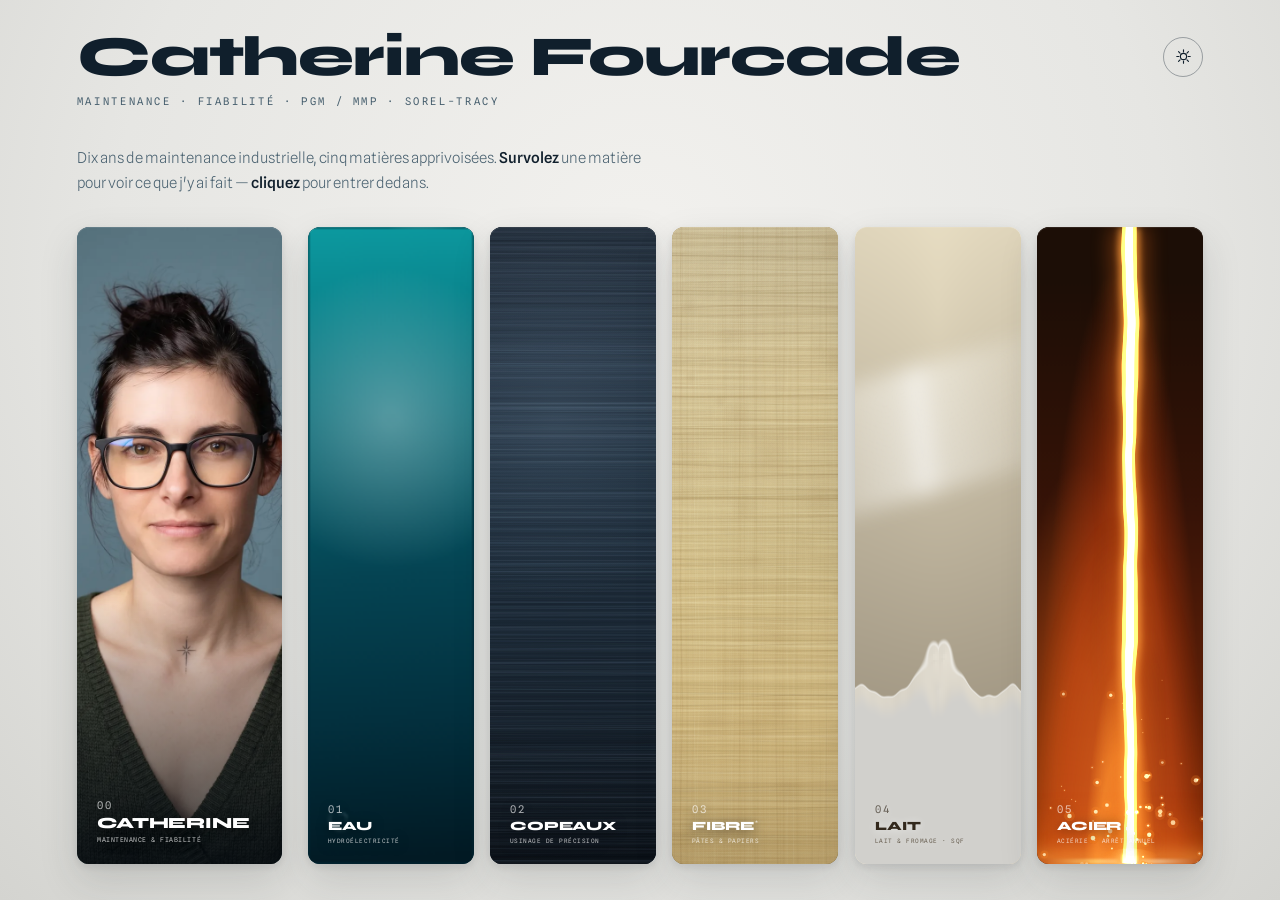
==== index.html @ 9bafb519 "Fibre : rétablir l'astérisque et expliquer le clin d'œil L'astérisque du libellé et sa glose existai" ====
<!doctype html>
<html lang="fr">
<head>
<meta charset="utf-8">
<meta name="viewport" content="width=device-width,initial-scale=1">
<title>Catherine Fourcade — Matières vivantes</title>
<link href="https://fonts.googleapis.com/css2?family=Syne:wght@700;800&family=Spline+Sans:wght@300;400;500&family=Spline+Sans+Mono:wght@400&display=swap" rel="stylesheet">
<link rel="stylesheet" href="css/style.css">
</head>
<body>
<div id="glow" aria-hidden="true"></div>
<div class="tint" id="tintA" aria-hidden="true"></div>
<div class="tint" id="tintB" aria-hidden="true"></div>

<div id="stage">
  <header>
    <div>
      <h1 class="hero-name">Catherine Fourcade</h1>
      <div class="role">Maintenance · Fiabilité · PGM / MMP · Sorel-Tracy</div>
    </div>
    <div class="hright">
      <button class="theme-btn" aria-label="Basculer le thème">
        <svg class="sun" viewBox="0 0 24 24"><circle cx="12" cy="12" r="4.4"/>
          <path d="M12 2.5v3M12 18.5v3M2.5 12h3M18.5 12h3M5 5l2.1 2.1M16.9 16.9L19 19M19 5l-2.1 2.1M7.1 16.9L5 19"/></svg>
        <svg class="moon" viewBox="0 0 24 24"><path d="M20 14.5A8.5 8.5 0 0 1 9.5 4 8.5 8.5 0 1 0 20 14.5z"/></svg>
      </button>
    </div>
  </header>
  <p class="intro">Dix ans de maintenance industrielle, cinq matières apprivoisées.
  <b>Survolez</b> une matière pour voir ce que j'y ai fait — <b>cliquez</b> pour entrer dedans.</p>

  <div class="row" id="row">

    <!-- 00 MOI -->
    <button class="panel p-moi" data-chapter="moi" aria-label="Catherine Fourcade — à propos">
      <picture>
        <source srcset="img/portrait.webp" type="image/webp">
        <img src="img/portrait.jpg" alt="" width="1080" height="1440" decoding="async">
      </picture>
      <div class="info" aria-hidden="true">
        <div class="yr">SOREL-TRACY · QUÉBEC</div><div class="co">Dix ans, cinq matières</div>
        <ul><li>Planification et fiabilité</li>
        <li>Arrêts majeurs et projets</li>
        <li>PGM / MMP</li></ul>
      </div>
      <div class="label"><div class="num">00</div><div class="name">CATHERINE</div>
        <div class="sub">maintenance &amp; fiabilité</div></div>
      <div class="detail" aria-hidden="true">
        <div class="d-inner">
          <div class="d-kicker">À propos · Sorel-Tracy</div>
          <h2 class="d-title">Catherine</h2>
          <div class="d-co">Maintenance · Fiabilité · PGM / MMP</div>
          <p class="d-body">Dix ans de maintenance industrielle, dans cinq matières qui n'ont
          en commun que d'être exigeantes : l'eau d'une centrale, le métal d'un atelier
          d'usinage, la fibre d'une machine à papier, le lait d'une fromagerie, l'acier d'une
          aciérie. Le métier, lui, ne change pas — préparer avant d'intervenir, structurer ce
          qui ne l'est pas, et faire tenir les arrêts.</p>
          <div class="d-facts">
            <span><b>Terrain</b>cinq industries</span>
            <span><b>Métier</b>planification · fiabilité</span>
            <span><b>Base</b>Sorel-Tracy, Québec</span>
          </div>
        </div>
          <ol class="chrono" aria-label="Parcours">
            <li><span class="c-act">2015 · EDF</span><span class="c-det">Technicienne maintenance</span></li>
            <li><span class="c-act">2018 · Usinage St-Laurent</span><span class="c-det">Mécanicienne</span></li>
            <li><span class="c-act">2020 · Cascades</span><span class="c-det">Planificatrice / Acheteuse</span></li>
            <li><span class="c-act">2022 · Maison Riviera</span><span class="c-det">Planificatrice maintenance</span></li>
            <li><span class="c-act">2023 · Rio Tinto</span><span class="c-det">Planificatrice long terme</span></li>
          </ol>
      </div>
      <span class="back" role="button" tabindex="-1">← Retour</span>
    </button>

    <!-- 01 EAU -->
    <button class="panel p-eau" data-chapter="eau" aria-label="Eau — hydroélectricité, EDF 2015">
      <div class="deep"></div>
      <canvas class="liquid-sim" aria-hidden="true"></canvas>
      <div class="glint"></div>
      <div class="dots eau-gerbe" aria-hidden="true">
        <div class="bubble" style="--size:8px;--x:18%;--dur:7s;--delay:0s"></div>
        <div class="bubble" style="--size:5px;--x:32%;--dur:9s;--delay:1.2s"></div>
        <div class="bubble" style="--size:10px;--x:48%;--dur:8s;--delay:2.5s"></div>
        <div class="bubble" style="--size:4px;--x:62%;--dur:6.5s;--delay:3.8s"></div>
        <div class="bubble" style="--size:7px;--x:75%;--dur:10s;--delay:.7s"></div>
        <div class="bubble" style="--size:6px;--x:85%;--dur:7.8s;--delay:4.2s"></div>
      </div>
      <div class="info" aria-hidden="true">
        <div class="yr">2015 · FRANCE</div><div class="co">EDF — Technicienne maintenance</div>
        <ul><li>Préparation des activités de maintenance</li>
        <li>Préventif + correctif en centrale</li>
        <li>Mise en place gestion des stocks</li></ul>
      </div>
      <div class="label"><div class="num">01</div><div class="name">EAU</div>
        <div class="sub">hydroélectricité</div></div>
      <div class="detail" aria-hidden="true">
        <div class="d-inner">
          <div class="d-kicker">Chapitre 01 · 2015 · 50 Hz</div>
          <h2 class="d-title">Eau</h2>
          <div class="d-co">EDF — Maintenance hydroélectrique, France</div>
          <p class="d-body">Premières armes en centrale : préparation et exécution des activités
          de maintenance sur des machines qui ne s'arrêtent jamais vraiment.
          C'est là que naît le réflexe qui guide tout le reste : préparer d'abord,
          intervenir ensuite. Et déjà, structurer — la gestion des stocks y passe aussi.</p>
          <div class="d-facts">
            <span><b>Chantier</b>préventif + correctif</span>
            <span><b>Préparation</b>gestion des activités</span>
            <span><b>Stocks</b>système implanté</span>
          </div>
        </div>
          <ol class="chrono" aria-label="Déroulé du chapitre">
            <li><span class="c-act">Préparation des activités de maintenance</span><span class="c-det"></span></li>
            <li><span class="c-act">Préventif et correctif en centrale</span><span class="c-det"></span></li>
            <li><span class="c-act">Mise en place de la gestion des stocks</span><span class="c-det"></span></li>
          </ol>
      </div>
      <span class="back" role="button" tabindex="-1">← Retour</span>
    </button>

    <!-- 02 COPEAUX -->
    <button class="panel p-cop" data-chapter="copeaux" aria-label="Copeaux — usinage, Usinage St-Laurent 2018">
      <div class="deep"></div><div class="glint"></div>
      <canvas class="cop-sim" aria-hidden="true"></canvas>
      <div class="info" aria-hidden="true">
        <div class="yr">2018 · QUÉBEC</div><div class="co">Usinage St-Laurent — Mécanicienne</div>
        <ul><li>Montages mécaniques + dépannage</li>
        <li>Mise en place du 5S</li>
        <li>Réorganisation des postes</li></ul>
      </div>
      <div class="label"><div class="num">02</div><div class="name">COPEAUX</div>
        <div class="sub">usinage de précision</div></div>
      <div class="detail" aria-hidden="true">
        <div class="d-inner">
          <div class="d-kicker">Chapitre 02 · 2018 · 0,02 mm</div>
          <h2 class="d-title">Copeaux</h2>
          <div class="d-co">Usinage St-Laurent — Mécanicienne</div>
          <p class="d-body">La maintenance appliquée à l'usinage, les mains dans la machine :
          montages mécaniques, préventif et correctif au quotidien. Mise en place du 5S,
          réorganisation des postes de travail, implantation d'une gestion des stocks.
          La précision au centième — la base de tout ce qui suit.</p>
          <div class="d-facts">
            <span><b>Mécanique</b>montages + dépannage</span>
            <span><b>5S</b>postes réorganisés</span>
            <span><b>Stocks</b>système implanté</span>
          </div>
        </div>
          <ol class="chrono" aria-label="Déroulé du chapitre">
            <li><span class="c-act">Montages mécaniques et dépannage</span><span class="c-det"></span></li>
            <li><span class="c-act">Mise en place du 5S</span><span class="c-det"></span></li>
            <li><span class="c-act">Réorganisation des postes de travail</span><span class="c-det"></span></li>
            <li><span class="c-act">Implantation de la gestion des stocks</span><span class="c-det"></span></li>
          </ol>
      </div>
      <span class="back" role="button" tabindex="-1">← Retour</span>
    </button>

    <!-- 03 FIBRE -->
    <button class="panel p-fib" data-chapter="fibre" aria-label="Fibre — pâtes et papiers, Cascades 2020">
      <div class="deep"></div><div class="glint"></div>
      <canvas class="fibre-mat" aria-hidden="true"></canvas>
      <div class="info" aria-hidden="true">
        <div class="yr">2020 · QUÉBEC</div><div class="co">Cascades — Planificatrice / Acheteuse</div>
        <ul><li>Organisation des shutdowns</li>
        <li>Planification préventif + correctif</li>
        <li>Gestion des urgences et factures</li></ul>
      </div>
      <div class="label"><div class="num">03</div><div class="name">FIBRE<sup class="ast" aria-hidden="true">*</sup></div>
        <div class="sub">pâtes &amp; papiers</div></div>
      <div class="detail" aria-hidden="true">
        <div class="d-inner">
          <div class="d-kicker">Chapitre 03 · 2020 · 1200 m/min</div>
          <h2 class="d-title">Fibre</h2>
          <div class="d-co">Cascades — Planificatrice / Acheteuse maintenance</div>
          <p class="d-body">Une machine à papier dicte son tempo : on planifie autour d'elle,
          jamais contre elle. Organisation des shutdowns, gestion des urgences,
          planification des travaux préventifs et correctifs, facturation.
          L'école de la débrouillardise structurée.</p>
          <div class="d-facts">
            <span><b>Shutdowns</b>organisation complète</span>
            <span><b>Urgences</b>gestion quotidienne</span>
            <span><b>Achats</b>planification + factures</span>
          </div>
          <p class="d-note">* Les signes qui s'inscrivent sous le curseur ne sont pas
          décoratifs : ils notent <i>nfr wrt</i> — « nefer weret », très parfait,
          en égyptien ancien.</p>
        </div>
          <ol class="chrono" aria-label="Déroulé du chapitre">
            <li><span class="c-act">Organisation des arrêts de production</span><span class="c-det"></span></li>
            <li><span class="c-act">Planification du préventif et du correctif</span><span class="c-det"></span></li>
            <li><span class="c-act">Gestion des urgences</span><span class="c-det"></span></li>
            <li><span class="c-act">Achats et facturation</span><span class="c-det"></span></li>
          </ol>
      </div>
      <span class="back" role="button" tabindex="-1">← Retour</span>
    </button>

    <!-- 04 LAIT -->
    <button class="panel p-lait light" data-chapter="lait" aria-label="Lait — agroalimentaire, Maison Riviera 2022">
      <div class="deep"></div>
      <canvas class="lait-gl" aria-hidden="true"></canvas>
      <div class="glint"></div>
      <div class="info" aria-hidden="true">
        <div class="yr">2022 · QUÉBEC</div><div class="co">Maison Riviera — Planificatrice maintenance</div>
        <ul><li>KPI de maintenance implantés</li>
        <li>Conformité SQF / ACIA</li>
        <li>Optimisation du préventif</li></ul>
      </div>
      <div class="label"><div class="num">04</div><div class="name">LAIT</div>
        <div class="sub">lait &amp; fromage · SQF</div></div>
      <div class="detail" aria-hidden="true">
        <div class="d-inner">
          <div class="d-kicker">Chapitre 04 · 2022 · 4 °C</div>
          <h2 class="d-title">Lait</h2>
          <div class="d-co">Maison Riviera — Planificatrice maintenance</div>
          <p class="d-body">Fiabiliser sous SQF et ACIA : la maintenance au service de la salubrité.
          Mise en place des KPI de maintenance, optimisation du préventif, planification
          serrée entre deux productions, surveillance des travaux en usine.
          Zéro compromis, zéro contamination.</p>
          <div class="d-facts">
            <span><b>KPI</b>conception + suivi</span>
            <span><b>SQF / HACCP</b>conformité continue</span>
            <span><b>Préventif</b>optimisation</span>
          </div>
        </div>
          <ol class="chrono" aria-label="Déroulé du chapitre">
            <li><span class="c-act">Implantation des KPI de maintenance</span><span class="c-det"></span></li>
            <li><span class="c-act">Conformité SQF et ACIA</span><span class="c-det"></span></li>
            <li><span class="c-act">Optimisation du préventif</span><span class="c-det"></span></li>
            <li><span class="c-act">Surveillance des travaux en usine</span><span class="c-det"></span></li>
          </ol>
      </div>
      <span class="back" role="button" tabindex="-1">← Retour</span>
    </button>

    <!-- 05 ACIER -->
    <button class="panel p-aci" data-chapter="acier" aria-label="Acier — aciérie, Rio Tinto 2023">
      <div class="deep"></div><div class="glint"></div>
      <div class="heat" aria-hidden="true"></div>
      <div class="pour" aria-hidden="true"></div>
      <div class="bath" aria-hidden="true"></div>
      <div class="impact" aria-hidden="true"></div>
      <canvas class="lava-gl" aria-hidden="true"></canvas>
      <div class="dots gerbe" aria-hidden="true">
        <div class="ember" style="--size:5px;--x:22%;--sway:14px;--dur:5s;--delay:0s"></div>
        <div class="ember" style="--size:3px;--x:35%;--sway:-10px;--dur:6.5s;--delay:1.1s"></div>
        <div class="ember" style="--size:6px;--x:50%;--sway:18px;--dur:5.5s;--delay:2.3s"></div>
        <div class="ember" style="--size:4px;--x:64%;--sway:-16px;--dur:7s;--delay:.6s"></div>
        <div class="ember" style="--size:5px;--x:76%;--sway:12px;--dur:6s;--delay:3.4s"></div>
        <div class="ember" style="--size:4px;--x:12%;--sway:10px;--dur:6.8s;--delay:5.2s"></div>
      </div>
      <div class="info" aria-hidden="true">
        <div class="yr">2023 · QUÉBEC</div><div class="co">Rio Tinto — Planificatrice long terme</div>
        <ul><li>Arrêt annuel : planification complète</li>
        <li>Budgets, achats, verrouillage</li>
        <li>AMDEC, SMED, kitting, GMAO</li></ul>
      </div>
      <div class="label"><div class="num">05</div><div class="name">ACIER</div>
        <div class="sub">aciérie · arrêt annuel</div></div>
      <div class="detail" aria-hidden="true">
        <div class="d-inner">
          <div class="d-kicker">Chapitre 05 · 2023 · 1650 °C</div>
          <h2 class="d-title">Acier</h2>
          <div class="d-co">Rio Tinto — Planificatrice long terme, Aciérie</div>
          <p class="d-body">L'arrêt annuel au complet : préventif, correctif, projets.
          Achats, budgets, réservations de services. Surveillance de chantier et verrouillage
          sur le terrain. Analyses de risques AMDEC et SMED, kitting, amélioration continue
          dans la GMAO. Quand la coulée reprend, tout doit tenir.</p>
          <div class="d-facts">
            <span><b>Arrêt annuel</b>planification complète</span>
            <span><b>Budgets</b>gestion + suivis</span>
            <span><b>Terrain</b>chantier + verrouillage</span>
            <span><b>Risques</b>AMDEC · SMED</span>
          </div>
        </div>
          <ol class="chrono" aria-label="Déroulé du chapitre">
            <li><span class="c-act">Planification complète de l'arrêt annuel</span><span class="c-det"></span></li>
            <li><span class="c-act">Budgets, achats et réservations de services</span><span class="c-det"></span></li>
            <li><span class="c-act">Surveillance de chantier et verrouillage</span><span class="c-det"></span></li>
            <li><span class="c-act">Analyses de risques AMDEC et SMED</span><span class="c-det"></span></li>
            <li><span class="c-act">Kitting et amélioration continue en GMAO</span><span class="c-det"></span></li>
          </ol>
      </div>
      <span class="back" role="button" tabindex="-1">← Retour</span>
    </button>

  </div>
</div>

<script src="js/socle.js"></script>
<script src="js/ui.js"></script>
<script src="js/acier.js"></script>
<script src="js/copeaux.js"></script>
<script src="js/eau.js"></script>
<script src="js/lait.js"></script>
<script src="js/fibre.js"></script>
</body>
</html>
---- css/style.css ----
*{box-sizing:border-box}
html,body{margin:0;height:100%}
:root{
  --radius:12px;
  --page:#e6e6e3;
  --page-glow:radial-gradient(ellipse at 50% 28%,#f2f1ee 0%,#e6e6e3 58%,#d4d4d0 100%);
  --ink:#101f2c;
  --ink-60:#48606f;
  --accent:#d4551a;
  --river:#1f7a72;
  --river-2:#2f8a81;
  --panel-shadow:0 16px 38px rgba(38,44,48,.15),0 3px 9px rgba(38,44,48,.10);
  --btn-line:rgba(16,31,44,.35);
  --glyph-bed:#182920;
  --glyph-edge:rgba(16,31,44,.35);
  color-scheme:light}
:root[data-theme="dark"]{
  --page:#0b1410;
  --page-glow:radial-gradient(ellipse at 50% 30%,#142019 0%,#0d1712 60%,#070d0a 100%);
  --ink:#e8f1ea;
  --ink-60:#92a89a;
  --accent:#e0602a;
  --river:#2b9c90;
  --river-2:#2a8f84;
  --panel-shadow:0 18px 42px rgba(0,0,0,.42),0 4px 10px rgba(0,0,0,.26);
  --btn-line:rgba(232,241,234,.35);
  --glyph-bed:#dae4e1;
  --glyph-edge:rgba(232,241,234,.3);
  color-scheme:dark}
body{overflow:hidden;
  background:var(--page);
  font-family:'Spline Sans',system-ui,sans-serif;color:var(--ink);
  transition:background .4s ease,color .4s ease}
/* le halo de fond : deux calques qui se croisent en fondu — jamais de saut */
#glow,.tint{position:fixed;inset:0;z-index:-1;pointer-events:none}
#glow{background-image:var(--page-glow)}
/* Le halo de matière restait sur 1,1 s : en balayant la rangée il traînait
   plusieurs tuiles en arrière. Assez lent pour rester une ambiance, assez
   court pour suivre. */
.tint{opacity:0;transition:opacity .55s cubic-bezier(.4,.2,.2,1);will-change:opacity}
.tint.on{opacity:1}

/* ===== bascule de thème : balayage circulaire en va-et-vient =====
   clair → sombre : la nuit s'étend depuis le bouton
   sombre → clair : la nuit se rétracte vers le bouton */
::view-transition-old(root){animation:none;z-index:0}
::view-transition-new(root){
  animation:theme-wipe .6s cubic-bezier(.16,.84,.26,1);
  z-index:1}
:root[data-wipe="retract"]::view-transition-new(root){animation:none;z-index:0}
:root[data-wipe="retract"]::view-transition-old(root){
  animation:theme-unwipe .6s cubic-bezier(.16,.84,.26,1);
  z-index:1}
@keyframes theme-wipe{
  from{clip-path:circle(0 at var(--theme-x,50%) var(--theme-y,0%))}
  to{clip-path:circle(var(--theme-r,150vmax) at var(--theme-x,50%) var(--theme-y,0%))}}
@keyframes theme-unwipe{
  from{clip-path:circle(var(--theme-r,150vmax) at var(--theme-x,50%) var(--theme-y,0%))}
  to{clip-path:circle(0 at var(--theme-x,50%) var(--theme-y,0%))}}

/* ================= LANDING ================= */
#stage{height:100vh;display:flex;flex-direction:column;padding:3.2vh 6vw 4vh}
header{display:flex;justify-content:space-between;align-items:flex-start;margin-bottom:2.6vh}
/* le nom : unicolore, massif, net */
.hero-name{font-family:'Syne',sans-serif;font-weight:800;
  font-size:clamp(34px,4.4vw,60px);line-height:1;letter-spacing:-.02em;
  color:var(--ink);margin:0;transition:color .4s ease}
header .role{margin-top:10px;font-family:'Spline Sans Mono',monospace;font-size:10.5px;
  letter-spacing:.25em;text-transform:uppercase;color:var(--ink-60)}
.hright{display:flex;align-items:center;gap:18px;padding-top:8px}
.theme-btn{width:40px;height:40px;border-radius:50%;border:1px solid var(--btn-line);
  background:none;color:var(--ink);cursor:pointer;display:grid;place-items:center;
  transition:border-color .3s,transform .3s}
.theme-btn:hover{transform:scale(1.1);border-color:var(--accent)}
.theme-btn:focus-visible{outline:2px solid var(--accent);outline-offset:2px}
.theme-btn svg{width:17px;height:17px;fill:none;stroke:currentColor;stroke-width:1.6;
  stroke-linecap:round}
.theme-btn .moon{display:none}
:root[data-theme="dark"] .theme-btn .sun{display:none}
:root[data-theme="dark"] .theme-btn .moon{display:block}
.intro{max-width:64ch;margin-bottom:3.4vh;font-weight:300;font-size:15px;line-height:1.7;color:var(--ink-60)}
.intro b{color:var(--ink);font-weight:500}
.row{flex:1;display:flex;gap:16px;min-height:0}

/* ===== TUILE 00 · MOI =====
   Une tuile comme les autres — cliquable, avec son chapitre — mais qui garde
   sa largeur propre : c'est une colonne d'ouverture, pas une sixième matière.
   Les cinq matières se partagent le reste et se décalent d'autant à droite.
   L'image est plus haute que large, la colonne plus étroite encore : object-fit
   recadre sur les côtés en gardant toute la hauteur, ce qui convient au
   portrait puisque le sujet est centré. */
/* Préfixé par #stage : à spécificité égale, .panel{flex:1} est déclaré plus
   bas et l'emporterait, la tuile s'alignant alors sur les matières. */
#stage .p-moi{flex:0 0 clamp(180px,16vw,310px);margin-right:clamp(4px,.8vw,16px);
  background:#4a6172}
#stage .p-moi:hover,#stage .p-moi:focus-visible{flex:0 0 clamp(220px,19vw,370px)}
.p-moi picture{position:absolute;inset:0;z-index:0}
/* Le point de mire est animé sur la même durée que le zoom. Sans cela il
   sautait d'un coup : « open » est retirée dès le clic sur Retour, alors que
   le panneau occupe encore tout l'écran, et l'image se recadrait brutalement
   avant même de commencer à rétrécir. */
.p-moi img{display:block;width:100%;height:100%;object-fit:cover;object-position:50% 42%;
  transition:object-position .9s cubic-bezier(.76,0,.2,1)}
/* En tuile, la colonne est étroite : le recadrage mange les côtés et toute la
   hauteur reste. En plein écran c'est l'inverse — le cadre devient large, le
   recadrage se fait sur la hauteur et rognait le haut du visage. On remonte
   donc le point de mire pour cet état seulement. */
.p-moi.zooming.open img{object-position:50% 14%}
/* voile bas : le nom doit se détacher du portrait sans l'assombrir en entier */
.p-moi::after{content:"";position:absolute;inset:auto 0 0 0;height:42%;z-index:5;
  pointer-events:none;
  background:linear-gradient(180deg,transparent,rgba(6,12,18,.78))}

/* ================= PANEL (commun) ================= */
.panel{position:relative;flex:1;min-width:0;overflow:hidden;border-radius:var(--radius);
  isolation:isolate;cursor:pointer;user-select:none;border:none;padding:0;text-align:left;
  contain:layout paint;container-type:inline-size;
  box-shadow:var(--panel-shadow);
  /* Survol : 0,34 s, et une courbe qui démarre vite pour se poser doucement.
     À 0,85 s avec cubic-bezier(.76,0,.2,1) — courbe lente aux deux bouts — une
     tuile n'avait pas fini de s'ouvrir que la suivante commençait dès qu'on
     balayait la rangée : elle donnait l'impression de tanguer. Cette durée-là
     convient à l'ouverture d'un chapitre, un geste délibéré ; pas à un survol,
     qui doit répondre. Bénéfice second : trois fois moins d'images de
     transition, donc trois fois moins de redimensionnements à absorber. */
  transition:flex .34s cubic-bezier(.22,.72,.24,1)}
#stage .panel:hover,#stage .panel:focus-visible{flex:2.2}
/* pendant qu'un chapitre est ouvert ou en cours de retour :
   la rangée est gelée — aucun survol ne peut décaler la place du panneau */
body.chapter-open #stage .panel:not(.zooming){pointer-events:none}
body.chapter-open #stage .panel:not(.zooming):hover{flex:1}
.panel:focus-visible{outline:2px solid var(--accent);outline-offset:3px}
/* Il ne reste qu'un filet de lumière en haut : assez pour donner du relief,
   trop peu pour découper la carte. Le liseré blanc tout autour et l'ombre
   intérieure basse dessinaient un bord franc, qui posait la tuile SUR la page
   au lieu de l'y inscrire. */
.panel::before{content:"";position:absolute;inset:0;z-index:10;border-radius:var(--radius);
  pointer-events:none;box-shadow:inset 0 1px 0 rgba(255,255,255,.09)}
.deep,.glint{will-change:transform,opacity;backface-visibility:hidden}
.deep{position:absolute;inset:-10%;z-index:0;animation:deepDrift 20s ease-in-out infinite alternate}
@keyframes deepDrift{
  0%{transform:translate3d(-1.5%,-1%,0) scale(1.02)}
  33%{transform:translate3d(1%,-.3%,0) scale(1.04)}
  66%{transform:translate3d(-.5%,.8%,0) scale(1.03)}
  100%{transform:translate3d(2%,1.5%,0) scale(1.05)}}
.glint{position:absolute;z-index:3;width:180%;height:20%;left:-50%;top:22%;
  filter:blur(10px);transform:rotate(-16deg);pointer-events:none;
  animation:glintSweep 9s ease-in-out infinite}
@keyframes glintSweep{
  0%,100%{translate:-22% 0;opacity:.2}
  25%{translate:0 4%;opacity:.6}
  50%{translate:22% 8%;opacity:.85}
  75%{translate:8% 3%;opacity:.45}}
.dots{position:absolute;inset:0;z-index:4;pointer-events:none;overflow:hidden}
.dots>*{will-change:transform,opacity}

/* étiquette bas de panneau */
.label{position:absolute;z-index:20;left:20px;bottom:20px;color:#fff;
  text-shadow:0 2px 12px rgba(0,0,0,.5);pointer-events:none}
.num{font:10.5px 'Spline Sans Mono',monospace;letter-spacing:.22em;opacity:.65}
/* Les libellés se mesurent sur LA TUILE, pas sur la fenêtre (unité cqw, d'où
   le container-type posé sur .panel). C'est nécessaire parce qu'une tuile ne
   garde jamais la même largeur : au repos elle fait 212px, mais dès qu'une
   voisine s'ouvre elle tombe à ~155px, et « COPEAUX » comme « ACIÉRIE · ARRÊT
   ANNUEL » s'y trouvaient tronqués. Vérifié de 850 à 1600px de large, tuile
   ouverte comme rétrécie : la marge reste positive partout.
   Effet secondaire heureux : le libellé de la tuile survolée grandit. */
.name{margin-top:5px;font-family:'Syne',sans-serif;
  font-size:clamp(9px,7.6cqw,24px);font-weight:800;
  letter-spacing:-.01em;line-height:1}
.sub{margin-top:4px;font-size:clamp(6px,3.2cqw,9.5px);color:rgba(255,255,255,.72);
  letter-spacing:.08em;text-transform:uppercase;font-family:'Spline Sans Mono',monospace}

/* survol : ce qu'elle y a fait */
.info{position:absolute;z-index:21;left:20px;right:20px;bottom:76px;color:#fff;
  pointer-events:none;opacity:0;transform:translateY(16px);
  /* l'encart suivait à 0,65 s (0,15 de retard + 0,5 de fondu) : il arrivait
     après coup quand on passait vite. Recalé sur la tuile. */
  transition:opacity .3s ease .06s,transform .3s cubic-bezier(.2,.8,.2,1) .06s;
  text-shadow:0 1px 10px rgba(0,0,0,.55)}
#stage .panel:hover .info,#stage .panel:focus-visible .info{opacity:1;transform:none}
.info .yr{font-family:'Spline Sans Mono',monospace;font-size:10px;letter-spacing:.2em}
.info .co{margin-top:2px;font-weight:500;font-size:13.5px}
.info ul{margin:10px 0 0;padding:0;list-style:none;font-weight:300;font-size:12px;line-height:1.55}
.info li{margin-top:4px;padding-left:14px;position:relative;white-space:nowrap;
  overflow:hidden;text-overflow:ellipsis}
.info li::before{content:"—";position:absolute;left:0;opacity:.6}
.panel.light .label,.panel.light .info{color:#33291d;text-shadow:0 1px 8px rgba(255,255,255,.6)}
.panel.light .sub{color:rgba(70,58,40,.75)}

/* ================= ZOOM → CHAPITRE ================= */
.panel.zooming{position:fixed;z-index:100;margin:0;flex:none!important;
  transition:top .9s cubic-bezier(.76,0,.2,1),left .9s cubic-bezier(.76,0,.2,1),
    width .9s cubic-bezier(.76,0,.2,1),height .9s cubic-bezier(.76,0,.2,1),
    border-radius .9s ease}
.panel.zooming.open{top:0!important;left:0!important;width:100vw!important;height:100vh!important;
  border-radius:0;cursor:default}
#stage .panel.zooming .label,#stage .panel.zooming .info{opacity:0;transition:opacity .3s;transition-delay:0s;transform:none}
/* voile de lecture + contenu détaillé */
.detail{position:absolute;inset:0;z-index:30;display:flex;align-items:center;
  padding:0 8vw;opacity:0;pointer-events:none;
  transition:opacity .25s ease} /* fermeture : disparition immédiate */
.panel.zooming.open .detail{opacity:1;pointer-events:auto;
  transition:opacity .7s ease .55s} /* ouverture : après le zoom */
/* Le voile s'arrêtait à 78 % : la moitié droite restait à nu. La ligne de
   temps y vit désormais, donc il court jusqu'au bord — en s'allégeant, pour
   que la matière continue de transparaître derrière. */
.detail::before{content:"";position:absolute;inset:0;z-index:-1;
  background:linear-gradient(100deg,rgba(4,10,16,.80) 0%,rgba(4,10,16,.58) 46%,rgba(4,10,16,.40) 100%)}
.panel.light .detail::before{background:linear-gradient(100deg,rgba(255,253,247,.90) 0%,rgba(255,253,247,.64) 46%,rgba(255,253,247,.46) 100%)}

/* ===== LIGNE DE TEMPS (moitié droite du chapitre) =====
   Un axe vertical : les actions à gauche de l'axe, les détails à droite.
   Les détails sont encore vides — le gabarit est là, le contenu viendra. */
/* --det : largeur réservée aux détails, encore vides. --gout : la gouttière
   dans laquelle passe l'axe. Les colonnes se calent DESSUS, de sorte que l'axe
   tombe exactement au milieu du vide — pas à 50 % d'une largeur arbitraire. */
.chrono{margin:0 0 0 auto;padding:0;list-style:none;position:relative;
  width:min(46vw,660px);color:#fff;--det:200px;--gout:44px}
.panel.light .chrono{color:#33291d}
.chrono::before{content:"";position:absolute;top:.4em;bottom:.4em;width:1.5px;
  left:calc(100% - var(--det) - var(--gout)/2);
  background:currentColor;opacity:.42}
.chrono li{display:grid;grid-template-columns:1fr var(--det);
  column-gap:var(--gout);align-items:baseline;position:relative;
  padding:clamp(10px,1.7vh,19px) 0}
/* la pastille, centrée sur l'axe */
.chrono li::before{content:"";position:absolute;
  left:calc(100% - var(--det) - var(--gout)/2);
  top:calc(clamp(10px,1.7vh,19px) + .52em);
  width:9px;height:9px;margin:-4px 0 0 -3.75px;border-radius:50%;
  background:currentColor;box-shadow:0 0 0 3px rgba(4,10,16,.5)}
.panel.light .chrono li::before{box-shadow:0 0 0 3px rgba(255,253,247,.7)}
.c-act{text-align:right;font-size:15px;font-weight:500;line-height:1.45}
.c-det{font-family:'Spline Sans Mono',monospace;font-size:11.5px;
  line-height:1.65;opacity:.62}
.c-det:empty::before{content:"·····";letter-spacing:.25em;opacity:.3}
/* révélation : après le titre, en cascade le long de l'axe */
.chrono li{opacity:0;transform:translateY(18px);
  transition:opacity .2s ease,transform .2s ease}
.panel.zooming.open .chrono li{opacity:1;transform:none;
  transition:opacity .55s ease,transform .55s cubic-bezier(.2,.8,.2,1)}
.panel.zooming.open .chrono li:nth-child(1){transition-delay:.95s}
.panel.zooming.open .chrono li:nth-child(2){transition-delay:1.05s}
.panel.zooming.open .chrono li:nth-child(3){transition-delay:1.15s}
.panel.zooming.open .chrono li:nth-child(4){transition-delay:1.25s}
.panel.zooming.open .chrono li:nth-child(5){transition-delay:1.35s}
.d-inner{max-width:560px;color:#fff}
.panel.light .d-inner{color:#33291d}
.d-kicker{font-family:'Spline Sans Mono',monospace;font-size:11px;letter-spacing:.3em;
  text-transform:uppercase;opacity:.8;display:flex;align-items:center;gap:14px}
.d-kicker::after{content:"";width:46px;height:1px;background:currentColor;opacity:.5}
.d-title{margin:18px 0 0;font-family:'Syne',sans-serif;font-weight:800;
  font-size:clamp(40px,5.5vw,84px);line-height:.98;letter-spacing:-.02em}
.d-co{margin-top:12px;font-size:15px;font-weight:500;opacity:.9}
.d-body{margin-top:22px;font-weight:300;font-size:15.5px;line-height:1.8;opacity:.88}
.d-facts{margin-top:28px;display:flex;flex-wrap:wrap;gap:26px 38px;
  font-family:'Spline Sans Mono',monospace;font-size:11px;line-height:1.8}
.d-facts b{display:block;font-size:13px;font-weight:400}
.d-facts span{opacity:.85}
/* reveal en cascade du contenu — la cascade ne joue qu'à l'ouverture */
.d-inner>*{opacity:0;transform:translateY(22px);
  transition:opacity .2s ease,transform .2s ease}
.panel.zooming.open .d-inner>*{
  transition:opacity .6s ease,transform .6s cubic-bezier(.2,.8,.2,1)}
.panel.zooming.open .d-inner>*{opacity:1;transform:none}
.panel.zooming.open .d-inner>*:nth-child(1){transition-delay:.6s}
.panel.zooming.open .d-inner>*:nth-child(2){transition-delay:.7s}
.panel.zooming.open .d-inner>*:nth-child(3){transition-delay:.8s}
.panel.zooming.open .d-inner>*:nth-child(4){transition-delay:.9s}
.panel.zooming.open .d-inner>*:nth-child(5){transition-delay:1s}
.panel.zooming.open .d-inner>*:nth-child(6){transition-delay:1.1s}

/* L astérisque de Fibre renvoie à la note du chapitre : les hiéroglyphes
   qui s écrivent sous le curseur notent de l égyptien réel, pas du décor.
   Discret sur la tuile, expliqué une fois entré. */
.name .ast{font-size:.5em;vertical-align:super;margin-left:.12em;
  opacity:.62;font-weight:600}
.d-note{margin-top:24px;max-width:54ch;
  font-family:'Spline Sans Mono',monospace;font-size:11px;line-height:1.75;
  opacity:.5}
.d-note i{font-style:normal;opacity:.9;letter-spacing:.06em}
/* bouton retour */
.back{position:absolute;top:26px;left:26px;z-index:40;
  font-family:'Spline Sans Mono',monospace;font-size:11px;letter-spacing:.2em;
  text-transform:uppercase;color:#fff;background:rgba(4,10,16,.35);
  border:1px solid rgba(255,255,255,.4);padding:10px 18px;cursor:pointer;
  border-radius:3px;opacity:0;pointer-events:none;transition:opacity .2s ease,background .3s}
.back:hover{background:rgba(4,10,16,.6)}
.panel.light .back{color:#33291d;border-color:rgba(60,48,30,.4);background:rgba(255,253,247,.4)}
.panel.light .back:hover{background:rgba(255,253,247,.7)}
.panel.zooming.open .back{opacity:1;pointer-events:auto;
  transition:opacity .5s ease .8s,background .3s}
/* le double : clone visible qui garde la place dans la rangée —
   la tuile ne quitte jamais la liste aux yeux du visiteur */
.spacer{pointer-events:none}

/* ================= SCÈNES PAR MATIÈRE ================= */
/* --- EAU --- */
.p-eau{background:#032c3a}
.p-eau .deep{background:
  radial-gradient(ellipse at 48% 35%,rgba(100,245,232,.55) 0 2%,rgba(30,203,194,.35) 4% 7%,transparent 22%),
  radial-gradient(ellipse at 55% 50%,rgba(8,124,130,.7) 0 10%,rgba(6,79,91,.5) 15% 25%,transparent 45%),
  radial-gradient(ellipse at 65% 25%,rgba(158,255,247,.3) 0 6%,transparent 24%),
  linear-gradient(165deg,#087c82 0%,#064f5b 28%,#043644 52%,#032c3a 72%,#021a24 100%)}
.p-eau .p-eau .p-eau .glint{background:linear-gradient(100deg,transparent,rgba(210,255,250,.22) 38%,rgba(232,255,253,.4) 50%,rgba(210,255,250,.18) 62%,transparent)}
.bubble{position:absolute;border-radius:50%;left:var(--x);bottom:-30px;
  width:var(--size);height:var(--size);opacity:0;
  background:radial-gradient(circle at 35% 30%,rgba(255,255,255,.7),rgba(220,255,251,.35) 25%,rgba(158,255,247,.12) 60%,transparent);
  box-shadow:inset 0 -2px 6px rgba(0,40,50,.2),0 0 6px rgba(200,255,249,.3);
  animation:bubbleRise var(--dur) linear infinite var(--delay)}
@keyframes bubbleRise{
  0%{transform:translateY(0) scale(.4);opacity:0}
  8%{opacity:.7;transform:translateY(-8vh) translateX(2px) scale(.7)}
  55%{opacity:.3;transform:translateY(-44vh) translateX(6px) scale(1)}
  100%{transform:translateY(-84vh) translateX(3px) scale(.5);opacity:0}}

/* --- EAU : simulation liquide (canvas plein panneau, ondes propagées) --- */
.liquid-sim{position:absolute;inset:0;z-index:1;width:100%;height:100%;pointer-events:none}

/* --- COPEAUX --- */
.p-cop{background:#131c26}
.p-cop .deep{background:
  radial-gradient(ellipse at 60% 30%,rgba(168,196,224,.28) 0 8%,transparent 30%),
  radial-gradient(ellipse at 35% 65%,rgba(90,120,150,.35) 0 12%,transparent 40%),
  linear-gradient(160deg,#2c3a4a 0%,#20303f 35%,#182430 65%,#0e1620 100%)}
.p-cop .p-cop .p-cop .glint{background:linear-gradient(100deg,transparent,rgba(200,220,245,.25) 45%,rgba(235,245,255,.45) 50%,rgba(200,220,245,.2) 55%,transparent);
  animation-duration:6.5s}
/* usinage : simulation canvas plein panneau (outil carbure, rainure, copeaux, étincelles) */
.cop-sim{position:absolute;inset:0;z-index:2;width:100%;height:100%;pointer-events:none}

/* --- FIBRE --- */
.p-fib{background:#8a7648}
.p-fib .deep{background:
  radial-gradient(ellipse at 40% 30%,rgba(255,244,214,.5) 0 10%,transparent 35%),
  radial-gradient(ellipse at 65% 70%,rgba(120,95,50,.45) 0 14%,transparent 42%),
  linear-gradient(160deg,#d9c99a 0%,#c4b083 30%,#a8905c 60%,#7d6538 100%)}
.p-fib .p-fib .p-fib .glint{background:linear-gradient(100deg,transparent,rgba(255,250,230,.3) 45%,rgba(255,253,240,.5) 50%,rgba(255,250,230,.25) 55%,transparent);
  animation-duration:11s}
/* fibre : feuille de papyrus + écriture hiéroglyphique au passage du curseur */
.fibre-mat{position:absolute;inset:0;z-index:2;width:100%;height:100%;pointer-events:none}

/* --- LAIT --- */
.p-lait{background:#efe9da}
.p-lait .deep{background:
  radial-gradient(ellipse at 45% 30%,rgba(255,255,252,.9) 0 12%,transparent 42%),
  radial-gradient(ellipse at 62% 62%,rgba(226,215,190,.8) 0 16%,transparent 44%),
  radial-gradient(ellipse at 30% 72%,rgba(255,252,244,.7) 0 12%,transparent 38%),
  linear-gradient(165deg,#fdfbf4 0%,#f2ecdd 40%,#e6dcc6 75%,#dbcfb4 100%);
  animation-duration:26s}
.p-lait .glint{background:linear-gradient(100deg,transparent,rgba(255,255,252,.5) 45%,rgba(255,255,255,.75) 50%,rgba(255,255,252,.45) 55%,transparent);
  animation-duration:12s}
/* le lait vivant : shader WebGL plein panneau (goutte, gerbe d'impact, vagues) */
.lait-gl{position:absolute;inset:0;z-index:1;width:100%;height:100%}

/* --- ACIER --- */
.p-aci{background:#1c0e06}
.p-aci .deep{background:
  radial-gradient(ellipse at 50% 108%,rgba(255,214,140,.9) 0 6%,rgba(255,140,42,.75) 10% 20%,rgba(195,61,14,.55) 28% 42%,transparent 62%),
  radial-gradient(ellipse at 30% 80%,rgba(255,120,30,.4) 0 12%,transparent 36%),
  linear-gradient(0deg,#a33608 0%,#5e1f07 30%,#361307 55%,#1c0e06 85%)}
.p-aci .p-aci .p-aci .glint{top:58%;background:linear-gradient(100deg,transparent,rgba(255,190,110,.3) 42%,rgba(255,225,170,.55) 50%,rgba(255,190,110,.25) 58%,transparent);
  animation-duration:5.5s}
.pour{position:absolute;left:56%;top:0;height:var(--cutY,100%);width:18px;z-index:5;margin-left:-9px;
  transition:height .1s ease-out;
  border-radius:0 0 6px 6px;
  background:linear-gradient(90deg,rgba(255,150,60,.5),#ffcf7d 22%,#fff3d0 50%,#ffcf7d 78%,rgba(255,150,60,.5)),
    linear-gradient(180deg,rgba(255,243,208,.95),#ffcf7d 30%,#ff9c3a 70%,#ff8226);
  background-blend-mode:screen;
  box-shadow:0 0 22px 6px rgba(255,180,80,.8),0 0 70px 24px rgba(255,120,30,.4);
  overflow:hidden;animation:pourFlicker 2.8s ease-in-out infinite}
.pour::after{content:"";position:absolute;inset:-100% 0 0 0;
  background:repeating-linear-gradient(180deg,transparent 0 14px,rgba(255,255,240,.45) 16px 24px,transparent 26px 42px),
    repeating-linear-gradient(178deg,transparent 0 5px,rgba(255,210,140,.25) 5px 7px,transparent 7px 13px);
  animation:pourFlow .9s linear infinite}
@keyframes pourFlow{to{transform:translateY(50%)}}
@keyframes pourFlicker{0%,100%{opacity:.92}30%{opacity:1}60%{opacity:.85}}
.impact{position:absolute;left:56%;bottom:-5px;width:38px;height:14px;z-index:5;margin-left:-19px;
  border-radius:50%;background:#fff3d0;filter:blur(3px);
  box-shadow:0 0 26px 12px rgba(255,220,140,.95),0 0 90px 36px rgba(255,140,40,.55);
  animation:impactPulse .45s ease-in-out infinite}
@keyframes impactPulse{0%,100%{transform:scale(1);opacity:.9}50%{transform:scale(1.6,1.9);opacity:1}}
.bath{position:absolute;left:0;right:0;bottom:0;height:5px;z-index:4;
  background:linear-gradient(90deg,rgba(255,150,50,.25),rgba(255,205,110,.85) 35%,#ffe9b8 56%,rgba(255,150,50,.3));
  filter:blur(1px);box-shadow:0 0 18px 6px rgba(255,170,70,.6),0 -10px 40px 12px rgba(255,120,30,.4);
  animation:bathGlow 3.2s ease-in-out infinite}
@keyframes bathGlow{0%,100%{opacity:.75;transform:scaleY(1)}50%{opacity:1;transform:scaleY(2)}}
.splash{position:absolute;left:56%;bottom:0;width:var(--s,3px);height:var(--s,3px);
  border-radius:50%;background:#fff0c8;
  box-shadow:0 0 8px 2px rgba(255,210,120,.85),0 0 20px 6px rgba(255,140,40,.4);opacity:0;
  animation:splashArc var(--dur) linear infinite var(--delay)}
@keyframes splashArc{
  0%{transform:translate(0,0) scale(1);opacity:0}
  4%{opacity:1}
  38%{transform:translate(calc(var(--dx) * .58),var(--peak)) scale(.85);opacity:.95}
  70%{transform:translate(calc(var(--dx) * .9),calc(var(--peak) * .35)) scale(.55);opacity:.6}
  100%{transform:translate(var(--dx),16px) scale(.2);opacity:0}}
.spatter{position:absolute;left:56%;bottom:2px;width:2px;height:2px;border-radius:50%;
  background:#ffdf9e;box-shadow:0 0 6px 2px rgba(255,200,110,.8);opacity:0;
  animation:spatterPop var(--dur) ease-out infinite var(--delay)}
@keyframes spatterPop{
  0%{transform:translate(0,0);opacity:0}
  8%{opacity:1}
  100%{transform:translate(var(--dx),var(--dy));opacity:0}}
/* coulée interactive : canvas dédié (jet fluide, sphère au curseur, impacts) */
.lava-gl{position:absolute;inset:0;z-index:5;width:100%;height:100%;pointer-events:none}
.p-aci.canvasjet .pour,.p-aci.canvasjet .impact,
.p-aci.canvasjet .splash,.p-aci.canvasjet .spatter{display:none}
.ember{position:absolute;border-radius:50%;left:var(--x);bottom:-10px;
  width:var(--size);height:var(--size);opacity:0;
  background:radial-gradient(circle,#fff3d0 0%,#ffb45e 45%,rgba(255,110,20,.6) 75%,transparent);
  box-shadow:0 0 8px 2px rgba(255,150,50,.7);
  animation:emberRise var(--dur) ease-out infinite var(--delay)}
@keyframes emberRise{
  0%{transform:translateY(0) scale(1);opacity:0}
  6%{opacity:1}
  40%{transform:translateY(-34vh) translateX(var(--sway)) scale(.8);opacity:.8}
  75%{opacity:.4}
  100%{transform:translateY(-82vh) translateX(calc(var(--sway) * -0.7)) scale(.25);opacity:0}}
.heat{position:absolute;inset:auto 0 0 0;height:55%;z-index:3;pointer-events:none;
  background:radial-gradient(ellipse at 50% 100%,rgba(255,150,60,.35),transparent 70%);
  filter:blur(8px);animation:heatBreathe 4.5s ease-in-out infinite}
@keyframes heatBreathe{0%,100%{opacity:.55}50%{opacity:1}}

@media (prefers-reduced-motion:reduce){
  *,*::before,*::after{animation-duration:.001ms!important;animation-iteration-count:1!important;
    transition-duration:.2s!important}}
@media (max-width:900px){
  body{overflow:auto}
  #stage{height:auto}
  .row{flex-direction:column;height:auto}
  .panel{height:190px}
  #stage .panel:hover{flex:1}
  .info{display:none}
  /* en colonne, le portrait passe en bandeau et se recadre sur le visage */
  .p-moi{flex:0 0 auto;height:320px;margin:0 0 4px}
  .p-moi img{object-position:50% 26%}
}

/* ============================================================
   ESSAIS DE FOND — trois pistes, activables par ?fond=
   Le défaut n'est pas touché. Chaque variante ne redéfinit que
   des variables et deux ou trois règles : rien à démonter si
   aucune n'est retenue.
   Le reproche de départ : les tuiles paraissent opaques, parce
   qu'un fond presque blanc met en face d'elles des aplats denses
   et saturés. Trois façons d'y répondre.
   ============================================================ */

/* --- 1 · ENCRE : on éteint le fond plutôt que d'éclaircir les tuiles.
   Les cartes cessent d'être des blocs posés sur du blanc pour devenir des
   fenêtres éclairées. Aucune couleur de tuile n'est modifiée. --- */
body.fond-encre{
  --page:#101619;
  --page-glow:radial-gradient(ellipse at 50% 26%,#1c262b 0%,#141c20 55%,#0b1013 100%);
  --ink:#e9eef0;
  --ink-60:#8c9ba2;
  --btn-line:rgba(233,238,240,.32);
  --panel-shadow:0 30px 70px rgba(0,0,0,.6),0 10px 22px rgba(0,0,0,.45)}

/* --- 2 · VOILE : le fond reste clair, ce sont les tuiles qu'on adoucit.
   Un voile laiteux et une saturation rentrée les font passer du vernis au
   pastel. C'est la réponse la plus littérale à « trop opaque ». --- */
body.fond-voile .panel::after{content:"";position:absolute;inset:0;z-index:11;
  pointer-events:none;border-radius:var(--radius);
  background:linear-gradient(165deg,rgba(255,255,255,.20),rgba(255,255,255,.06) 45%,rgba(255,255,255,.14))}
body.fond-voile .panel{filter:saturate(.78) brightness(1.07) contrast(.95);
  box-shadow:0 18px 44px rgba(2,20,28,.22),0 6px 14px rgba(0,0,0,.12)}
body.fond-voile{--page:#eef1f2;
  --page-glow:radial-gradient(ellipse at 50% 30%,#ffffff 0%,#eaeef0 60%,#dbe1e3 100%)}

/* --- 3 · SABLE : on accorde le fond aux tuiles au lieu de les opposer.
   Un gris chaud partage leurs sous-tons ; les angles s'arrondissent et
   l'ombre se fait portante plutôt que découpante. --- */
body.fond-sable{
  --page:#e4ded3;
  --page-glow:radial-gradient(ellipse at 50% 28%,#f2ece1 0%,#e4ded3 58%,#cec7ba 100%);
  --ink:#2a2620;
  --ink-60:#6b6355;
  --btn-line:rgba(42,38,32,.3);
  --panel-shadow:0 26px 58px rgba(60,48,32,.26),0 8px 18px rgba(60,48,32,.16)}
body.fond-sable .panel{filter:saturate(.88);
  box-shadow:var(--panel-shadow),inset 0 0 0 1px rgba(255,250,240,.28)}
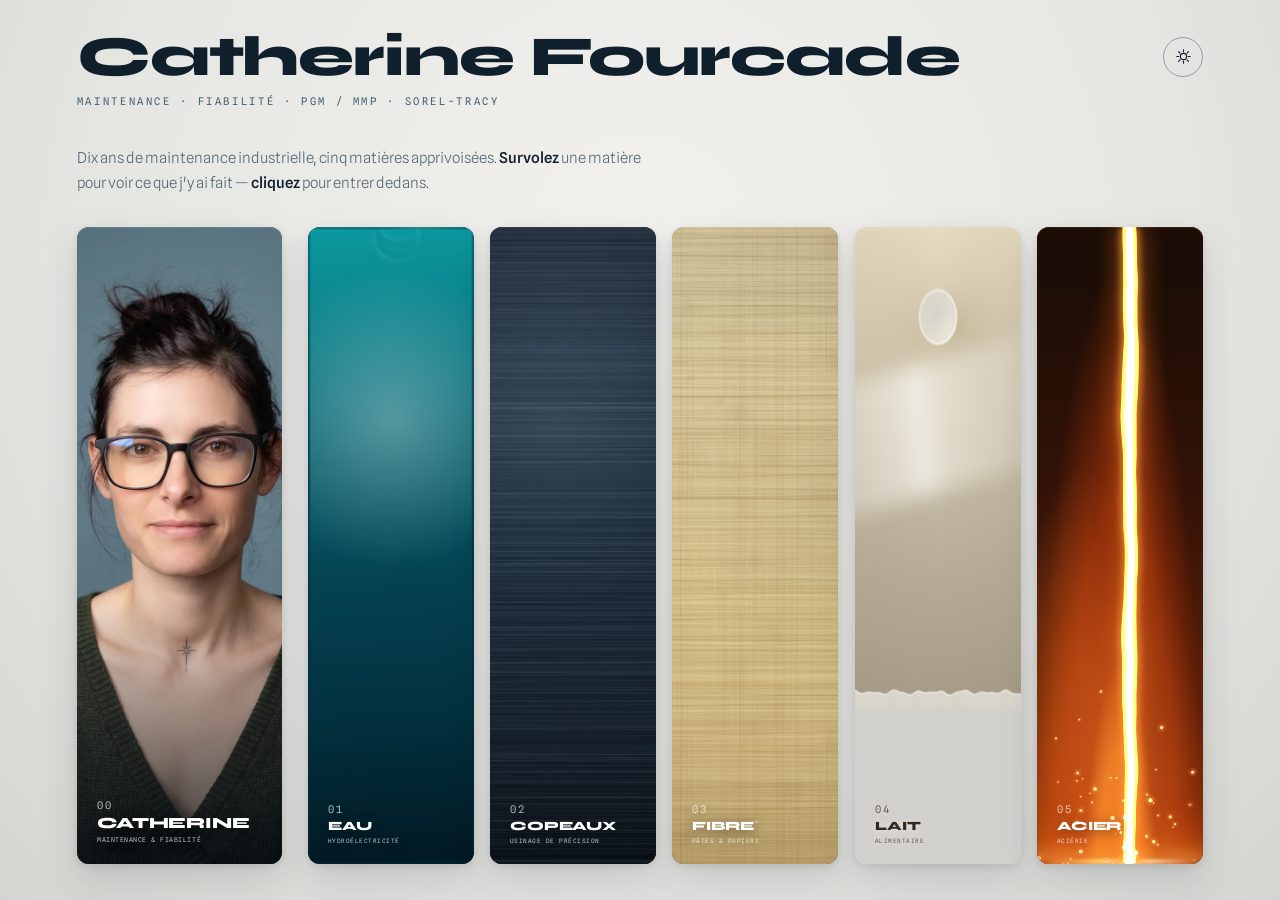
==== commit b84183d8: "Tuiles : raccourcir les sous-titres de Lait et Acier Lait passe de « lait & fromage · SQF » à « alim" ====
--- a/index.html
+++ b/index.html
@@ -206,7 +206,7 @@
         <li>Optimisation du préventif</li></ul>
       </div>
       <div class="label"><div class="num">04</div><div class="name">LAIT</div>
-        <div class="sub">lait &amp; fromage · SQF</div></div>
+        <div class="sub">alimentaire</div></div>
       <div class="detail" aria-hidden="true">
         <div class="d-inner">
           <div class="d-kicker">Chapitre 04 · 2022 · 4 °C</div>
@@ -255,7 +255,7 @@
         <li>AMDEC, SMED, kitting, GMAO</li></ul>
       </div>
       <div class="label"><div class="num">05</div><div class="name">ACIER</div>
-        <div class="sub">aciérie · arrêt annuel</div></div>
+        <div class="sub">aciérie</div></div>
       <div class="detail" aria-hidden="true">
         <div class="d-inner">
           <div class="d-kicker">Chapitre 05 · 2023 · 1650 °C</div>
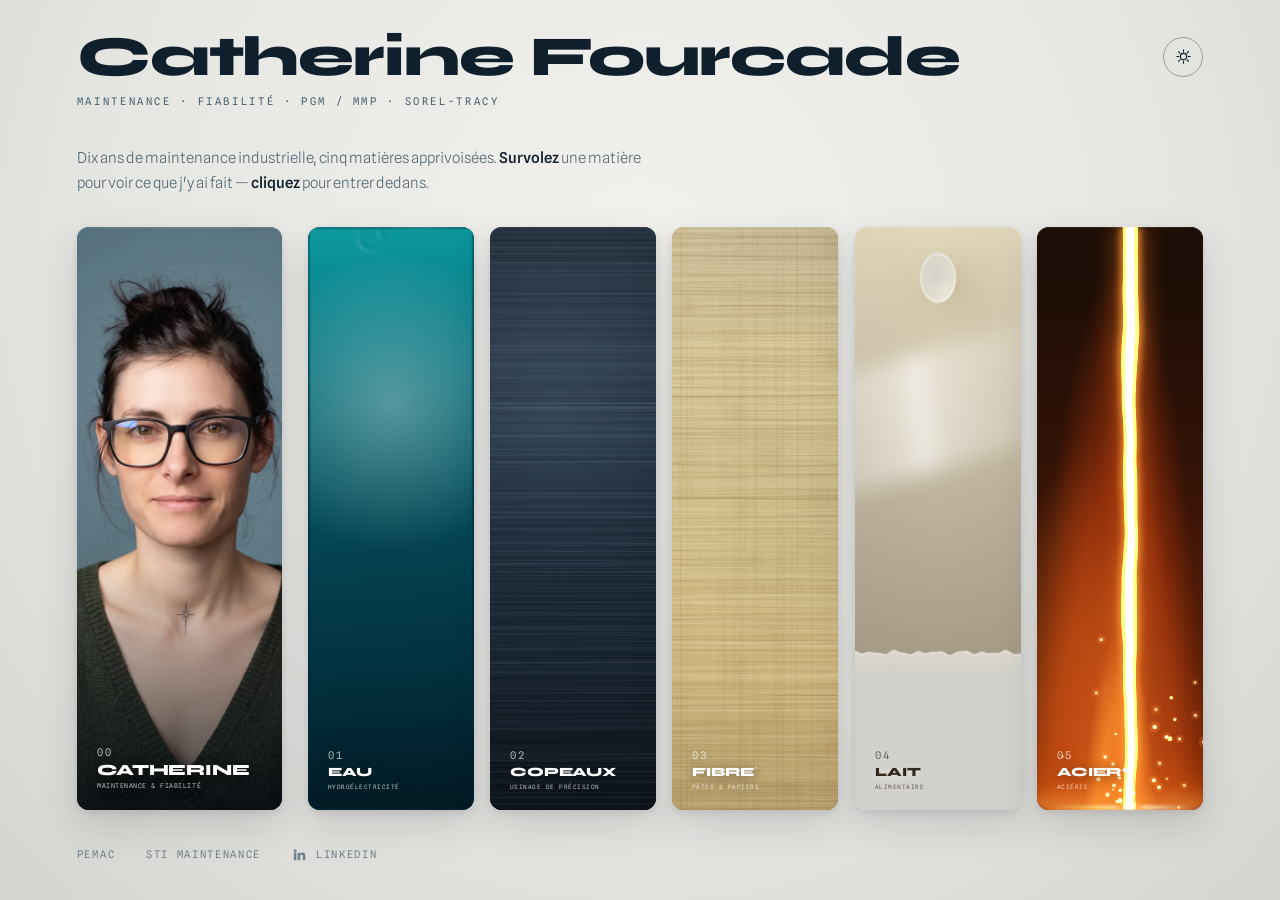
==== commit bd5c66f0: "Contenus réels, bandeau de liens, et section « Mes créations » Les quatre chapitres documentés reçoi" ====
--- a/index.html
+++ b/index.html
@@ -61,14 +61,16 @@
             <span><b>Base</b>Sorel-Tracy, Québec</span>
           </div>
         </div>
-          <ol class="chrono" aria-label="Parcours">
-            <li><span class="c-act">2015 · EDF</span><span class="c-det">Technicienne maintenance</span></li>
+          <ol class="chrono" aria-label="Parcours et créations">
+            <li class="c-tete"><span class="c-act">Parcours</span><span class="c-det"></span></li>
+            <li><span class="c-act">2015 – 2018 · EDF</span><span class="c-det">Technicienne d'exploitation</span></li>
             <li><span class="c-act">2018 · Usinage St-Laurent</span><span class="c-det">Mécanicienne</span></li>
-            <li><span class="c-act">2020 · Cascades</span><span class="c-det">Planificatrice / Acheteuse</span></li>
-            <li><span class="c-act">2022 · Maison Riviera</span><span class="c-det">Planificatrice maintenance</span></li>
-            <li><span class="c-act">2023 · Rio Tinto</span><span class="c-det">Planificatrice long terme</span></li>
-          </ol>
-      </div>
+            <li><span class="c-act">2020 – 2022 · Cascades</span><span class="c-det">Planificatrice / Acheteuse</span></li>
+            <li><span class="c-act">2022 – 2023 · Maison Riviera</span><span class="c-det">Planificatrice maintenance</span></li>
+            <li><span class="c-act">2023 – 2026 · Rio Tinto</span><span class="c-det">Planificatrice long terme, superviseure</span></li>
+            <li class="c-tete"><span class="c-act">Mes créations</span><span class="c-det"></span></li>
+            <li><span class="c-act">Matières vivantes</span><span class="c-det">ce site — HTML, canvas, WebGL</span></li>
+          </ol>      </div>
       <span class="back" role="button" tabindex="-1">← Retour</span>
     </button>
 
@@ -86,34 +88,45 @@
         <div class="bubble" style="--size:6px;--x:85%;--dur:7.8s;--delay:4.2s"></div>
       </div>
       <div class="info" aria-hidden="true">
-        <div class="yr">2015 · FRANCE</div><div class="co">EDF — Technicienne maintenance</div>
+        <div class="yr">2015 – 2018 · FRANCE</div><div class="co">EDF — Technicienne d'exploitation</div>
         <ul><li>Préparation des activités de maintenance</li>
-        <li>Préventif + correctif en centrale</li>
-        <li>Mise en place gestion des stocks</li></ul>
+        <li>Surveillance des barrages</li>
+        <li>Modes opératoires et analyses de risques</li></ul>
       </div>
       <div class="label"><div class="num">01</div><div class="name">EAU</div>
         <div class="sub">hydroélectricité</div></div>
       <div class="detail" aria-hidden="true">
         <div class="d-inner">
-          <div class="d-kicker">Chapitre 01 · 2015 · 50 Hz</div>
+          <div class="d-kicker">Chapitre 01 · 2015 – 2018 · Le Pouget</div>
           <h2 class="d-title">Eau</h2>
-          <div class="d-co">EDF — Maintenance hydroélectrique, France</div>
-          <p class="d-body">Premières armes en centrale : préparation et exécution des activités
-          de maintenance sur des machines qui ne s'arrêtent jamais vraiment.
-          C'est là que naît le réflexe qui guide tout le reste : préparer d'abord,
-          intervenir ensuite. Et déjà, structurer — la gestion des stocks y passe aussi.</p>
-          <div class="d-facts">
-            <span><b>Chantier</b>préventif + correctif</span>
-            <span><b>Préparation</b>gestion des activités</span>
-            <span><b>Stocks</b>système implanté</span>
-          </div>
-        </div>
-          <ol class="chrono" aria-label="Déroulé du chapitre">
-            <li><span class="c-act">Préparation des activités de maintenance</span><span class="c-det"></span></li>
-            <li><span class="c-act">Préventif et correctif en centrale</span><span class="c-det"></span></li>
-            <li><span class="c-act">Mise en place de la gestion des stocks</span><span class="c-det"></span></li>
-          </ol>
-      </div>
+          <div class="d-co">EDF — Technicienne d'exploitation, Division Production et Ingénierie Hydraulique</div>
+          <p class="d-body">Trois ans au Groupement d'Usine du Pouget, sur des ouvrages
+          hydrauliques qui ne s'arrêtent jamais vraiment : préparation et pilotage de la
+          maintenance mécanique, surveillance des barrages du Pouget et du Truel. C'est là
+          que naît le réflexe qui guide tout le reste — préparer d'abord, intervenir ensuite,
+          et écrire ce qui doit l'être, du bon de travail à l'analyse de risque.</p>
+          <div class="d-facts">
+            <span><b>Périmètre</b>Groupement d'Usine</span>
+            <span><b>Ouvrages</b>barrages du Pouget et du Truel</span>
+            <span><b>Outil</b>GEM'Hydro</span>
+          </div>
+        </div>
+          <ol class="chrono" aria-label="Déroulé du chapitre">
+            <li class="c-tete"><span class="c-act">Maintenance mécanique hydraulique</span><span class="c-det"></span></li>
+            <li><span class="c-act">Préparation des activités</span><span class="c-det">préventif et correctif, périmètre du Groupement d'Usine</span></li>
+            <li><span class="c-act">Surveillance des barrages</span><span class="c-det">Le Pouget et Le Truel</span></li>
+            <li><span class="c-act">Maintenance des ouvrages</span><span class="c-det">pilotage et réalisation</span></li>
+            <li><span class="c-act">Coûts et délais</span><span class="c-det">optimisation des opérations</span></li>
+            <li><span class="c-act">Coordination d'équipe</span><span class="c-det">procédures, directives techniques, délais</span></li>
+            <li><span class="c-act">Dépannages</span><span class="c-det">organisation et mise en œuvre</span></li>
+            <li class="c-tete"><span class="c-act">Préparation</span><span class="c-det"></span></li>
+            <li><span class="c-act">Bons de travail</span><span class="c-det">création et structuration dans GEM'Hydro</span></li>
+            <li><span class="c-act">Sous-traitance</span><span class="c-det">processus pris en charge selon les travaux</span></li>
+            <li><span class="c-act">Sécurité du chantier</span><span class="c-det">normes, procédures et modes opératoires</span></li>
+            <li><span class="c-act">Clôture des bons de travail</span><span class="c-det">vérification des données enregistrées</span></li>
+            <li><span class="c-act">Modes opératoires</span><span class="c-det">rédaction détaillée</span></li>
+            <li><span class="c-act">Analyses de risques</span><span class="c-det">Prévention Santé Sécurité — rédaction et amélioration</span></li>
+          </ol>      </div>
       <span class="back" role="button" tabindex="-1">← Retour</span>
     </button>
 
@@ -159,7 +172,7 @@
       <div class="deep"></div><div class="glint"></div>
       <canvas class="fibre-mat" aria-hidden="true"></canvas>
       <div class="info" aria-hidden="true">
-        <div class="yr">2020 · QUÉBEC</div><div class="co">Cascades — Planificatrice / Acheteuse</div>
+        <div class="yr">2020 – 2022 · QUÉBEC</div><div class="co">Cascades — Planificatrice / Acheteuse</div>
         <ul><li>Organisation des shutdowns</li>
         <li>Planification préventif + correctif</li>
         <li>Gestion des urgences et factures</li></ul>
@@ -168,7 +181,7 @@
         <div class="sub">pâtes &amp; papiers</div></div>
       <div class="detail" aria-hidden="true">
         <div class="d-inner">
-          <div class="d-kicker">Chapitre 03 · 2020 · 1200 m/min</div>
+          <div class="d-kicker">Chapitre 03 · 2020 – 2022 · Drummondville</div>
           <h2 class="d-title">Fibre</h2>
           <div class="d-co">Cascades — Planificatrice / Acheteuse maintenance</div>
           <p class="d-body">Une machine à papier dicte son tempo : on planifie autour d'elle,
@@ -177,20 +190,21 @@
           L'école de la débrouillardise structurée.</p>
           <div class="d-facts">
             <span><b>Shutdowns</b>organisation complète</span>
-            <span><b>Urgences</b>gestion quotidienne</span>
-            <span><b>Achats</b>planification + factures</span>
+            <span><b>Achats</b>liés à la maintenance</span>
+            <span><b>KPI</b>de réalisation</span>
           </div>
           <p class="d-note">* Les signes qui s'inscrivent sous le curseur ne sont pas
           décoratifs : ils notent <i>nfr wrt</i> — « nefer weret », très parfait,
           en égyptien ancien.</p>
         </div>
           <ol class="chrono" aria-label="Déroulé du chapitre">
-            <li><span class="c-act">Organisation des arrêts de production</span><span class="c-det"></span></li>
-            <li><span class="c-act">Planification du préventif et du correctif</span><span class="c-det"></span></li>
-            <li><span class="c-act">Gestion des urgences</span><span class="c-det"></span></li>
-            <li><span class="c-act">Achats et facturation</span><span class="c-det"></span></li>
-          </ol>
-      </div>
+            <li><span class="c-act">Planification des travaux</span><span class="c-det">correctif et préventif</span></li>
+            <li><span class="c-act">Gestion des urgences</span><span class="c-det">au fil de la production</span></li>
+            <li><span class="c-act">Achats</span><span class="c-det">tout ce qui touche à la maintenance</span></li>
+            <li><span class="c-act">Gros arrêts</span><span class="c-det">organisation des shutdowns</span></li>
+            <li><span class="c-act">KPI de réalisation</span><span class="c-det">mise en place et suivi</span></li>
+            <li><span class="c-act">Factures en exception</span><span class="c-det">libération</span></li>
+          </ol>      </div>
       <span class="back" role="button" tabindex="-1">← Retour</span>
     </button>
 
@@ -200,7 +214,7 @@
       <canvas class="lait-gl" aria-hidden="true"></canvas>
       <div class="glint"></div>
       <div class="info" aria-hidden="true">
-        <div class="yr">2022 · QUÉBEC</div><div class="co">Maison Riviera — Planificatrice maintenance</div>
+        <div class="yr">2022 – 2023 · QUÉBEC</div><div class="co">Maison Riviera — Planificatrice maintenance</div>
         <ul><li>KPI de maintenance implantés</li>
         <li>Conformité SQF / ACIA</li>
         <li>Optimisation du préventif</li></ul>
@@ -209,26 +223,40 @@
         <div class="sub">alimentaire</div></div>
       <div class="detail" aria-hidden="true">
         <div class="d-inner">
-          <div class="d-kicker">Chapitre 04 · 2022 · 4 °C</div>
+          <div class="d-kicker">Chapitre 04 · 2022 – 2023 · GMAO Interal</div>
           <h2 class="d-title">Lait</h2>
           <div class="d-co">Maison Riviera — Planificatrice maintenance</div>
-          <p class="d-body">Fiabiliser sous SQF et ACIA : la maintenance au service de la salubrité.
-          Mise en place des KPI de maintenance, optimisation du préventif, planification
-          serrée entre deux productions, surveillance des travaux en usine.
-          Zéro compromis, zéro contamination.</p>
-          <div class="d-facts">
-            <span><b>KPI</b>conception + suivi</span>
-            <span><b>SQF / HACCP</b>conformité continue</span>
-            <span><b>Préventif</b>optimisation</span>
-          </div>
-        </div>
-          <ol class="chrono" aria-label="Déroulé du chapitre">
-            <li><span class="c-act">Implantation des KPI de maintenance</span><span class="c-det"></span></li>
-            <li><span class="c-act">Conformité SQF et ACIA</span><span class="c-det"></span></li>
-            <li><span class="c-act">Optimisation du préventif</span><span class="c-det"></span></li>
-            <li><span class="c-act">Surveillance des travaux en usine</span><span class="c-det"></span></li>
-          </ol>
-      </div>
+          <p class="d-body">Fiabiliser sous SQF et ACIA : la maintenance au service de la
+          salubrité. Tenue et optimisation du programme préventif, périodicité ajustée aux
+          recommandations des fabricants et aux signaux du terrain, coordination des arrêts
+          de ligne entre deux productions. Et un travail de fond dans la GMAO — normes
+          d'identification des équipements, données, rapports — pour que la planification
+          repose sur autre chose que la mémoire des uns et des autres.</p>
+          <div class="d-facts">
+            <span><b>GMAO</b>Interal</span>
+            <span><b>Conformité</b>SQF · ACIA · BPF</span>
+            <span><b>Préventif</b>programme et calendrier</span>
+          </div>
+        </div>
+          <ol class="chrono" aria-label="Déroulé du chapitre">
+            <li class="c-tete"><span class="c-act">Programme préventif</span><span class="c-det"></span></li>
+            <li><span class="c-act">Programme de maintenance préventive</span><span class="c-det">tenue à jour et optimisation</span></li>
+            <li><span class="c-act">Calendrier préventif</span><span class="c-det">développé en commun avec la laiterie Bel</span></li>
+            <li><span class="c-act">Périodicité des entretiens</span><span class="c-det">recommandations fabricants, usages, signaux opérationnels</span></li>
+            <li class="c-tete"><span class="c-act">GMAO — Interal</span><span class="c-det"></span></li>
+            <li><span class="c-act">Informations et données</span><span class="c-det">tenues à jour</span></li>
+            <li><span class="c-act">Bons de travail</span><span class="c-det">enregistrement assuré par l'équipe</span></li>
+            <li><span class="c-act">Identification des équipements</span><span class="c-det">normes mises au point, implantées, diffusées</span></li>
+            <li><span class="c-act">Planification et rapports</span><span class="c-det">outils informatiques mis à profit</span></li>
+            <li class="c-tete"><span class="c-act">Coordination et conformité</span><span class="c-det"></span></li>
+            <li><span class="c-act">Tâches par quart de travail</span><span class="c-det">coordination</span></li>
+            <li><span class="c-act">Arrêts de ligne et d'équipement</span><span class="c-det">avec la production et la planification</span></li>
+            <li><span class="c-act">Pièces et matériaux</span><span class="c-det">commandes avec le groupe d'achats</span></li>
+            <li><span class="c-act">Sous-traitants et appels de service</span><span class="c-det">suivi et planification</span></li>
+            <li><span class="c-act">Inventaires du magasin</span><span class="c-det">gestion</span></li>
+            <li><span class="c-act">SST et BPF</span><span class="c-det">politiques et procédures appliquées</span></li>
+            <li><span class="c-act">KPI</span><span class="c-det">mise en place</span></li>
+          </ol>      </div>
       <span class="back" role="button" tabindex="-1">← Retour</span>
     </button>
 
@@ -249,7 +277,7 @@
         <div class="ember" style="--size:4px;--x:12%;--sway:10px;--dur:6.8s;--delay:5.2s"></div>
       </div>
       <div class="info" aria-hidden="true">
-        <div class="yr">2023 · QUÉBEC</div><div class="co">Rio Tinto — Planificatrice long terme</div>
+        <div class="yr">2023 – 2026 · QUÉBEC</div><div class="co">Rio Tinto — Planificatrice long terme</div>
         <ul><li>Arrêt annuel : planification complète</li>
         <li>Budgets, achats, verrouillage</li>
         <li>AMDEC, SMED, kitting, GMAO</li></ul>
@@ -258,32 +286,48 @@
         <div class="sub">aciérie</div></div>
       <div class="detail" aria-hidden="true">
         <div class="d-inner">
-          <div class="d-kicker">Chapitre 05 · 2023 · 1650 °C</div>
+          <div class="d-kicker">Chapitre 05 · 2023 – 2026 · Sorel-Tracy</div>
           <h2 class="d-title">Acier</h2>
-          <div class="d-co">Rio Tinto — Planificatrice long terme, Aciérie</div>
-          <p class="d-body">L'arrêt annuel au complet : préventif, correctif, projets.
-          Achats, budgets, réservations de services. Surveillance de chantier et verrouillage
-          sur le terrain. Analyses de risques AMDEC et SMED, kitting, amélioration continue
-          dans la GMAO. Quand la coulée reprend, tout doit tenir.</p>
+          <div class="d-co">Rio Tinto — Planificatrice long terme et superviseure, Aciérie</div>
+          <p class="d-body">Trois ans à préparer l'arrêt annuel d'une aciérie : achats,
+          réservations de services, budget, mise à jour du préventif. Et une interface de
+          gestion d'arrêt bâtie sous Excel et SAP, parce qu'aucun outil existant ne tenait
+          la charge. Puis le terrain — suivi des travaux, supervision des équipes externes,
+          règles de sécurité. Quand la coulée reprend, tout doit tenir.</p>
           <div class="d-facts">
             <span><b>Arrêt annuel</b>planification complète</span>
-            <span><b>Budgets</b>gestion + suivis</span>
-            <span><b>Terrain</b>chantier + verrouillage</span>
-            <span><b>Risques</b>AMDEC · SMED</span>
-          </div>
-        </div>
-          <ol class="chrono" aria-label="Déroulé du chapitre">
-            <li><span class="c-act">Planification complète de l'arrêt annuel</span><span class="c-det"></span></li>
-            <li><span class="c-act">Budgets, achats et réservations de services</span><span class="c-det"></span></li>
-            <li><span class="c-act">Surveillance de chantier et verrouillage</span><span class="c-det"></span></li>
-            <li><span class="c-act">Analyses de risques AMDEC et SMED</span><span class="c-det"></span></li>
-            <li><span class="c-act">Kitting et amélioration continue en GMAO</span><span class="c-det"></span></li>
-          </ol>
-      </div>
+            <span><b>Budget</b>gestion et suivi</span>
+            <span><b>Outils</b>interface Excel / SAP</span>
+            <span><b>Terrain</b>chantier et équipes externes</span>
+          </div>
+        </div>
+          <ol class="chrono" aria-label="Déroulé du chapitre">
+            <li><span class="c-act">Arrêt annuel</span><span class="c-det">planification complète</span></li>
+            <li><span class="c-act">Achats et réservations</span><span class="c-det">matériel et services</span></li>
+            <li><span class="c-act">Budget</span><span class="c-det">gestion et suivi</span></li>
+            <li><span class="c-act">Maintenance préventive</span><span class="c-det">mise à jour</span></li>
+            <li><span class="c-act">KPI</span><span class="c-det">mise en place</span></li>
+            <li><span class="c-act">Interface de gestion d'arrêt</span><span class="c-det">créée sous Excel et SAP</span></li>
+            <li><span class="c-act">Travaux sur chantier</span><span class="c-det">suivi</span></li>
+            <li><span class="c-act">Équipes externes</span><span class="c-det">supervision</span></li>
+            <li><span class="c-act">Règles SST</span><span class="c-det">application</span></li>
+          </ol>      </div>
       <span class="back" role="button" tabindex="-1">← Retour</span>
     </button>
 
   </div>
+
+  <footer class="liens" aria-label="Affiliations et contact">
+    <a href="https://www.pemac.org" target="_blank" rel="noopener noreferrer">
+      <img src="img/logo-pemac.svg" alt="PEMAC"><span>PEMAC</span>
+    </a>
+    <a href="https://stimaintenance.com" target="_blank" rel="noopener noreferrer">
+      <img src="img/logo-sti.svg" alt="STI Maintenance"><span>STI Maintenance</span>
+    </a>
+    <a href="https://www.linkedin.com/in/catherine-fourcade-%E2%96%AA%EF%B8%8E-pgm-09168898/" target="_blank" rel="noopener noreferrer">
+      <svg viewBox="0 0 24 24" aria-hidden="true"><path d="M4.98 3.5a2.5 2.5 0 1 0 0 5 2.5 2.5 0 0 0 0-5zM3 9h4v12H3zM9 9h3.8v1.7h.05a4.2 4.2 0 0 1 3.75-2c4 0 4.75 2.5 4.75 5.8V21h-4v-5.6c0-1.35-.03-3.1-1.9-3.1-1.9 0-2.2 1.48-2.2 3v5.7H9z"/></svg><span>LinkedIn</span>
+    </a>
+  </footer>
 </div>
 
 <script src="js/socle.js"></script>
--- a/css/style.css
+++ b/css/style.css
@@ -215,19 +215,24 @@
 /* --det : largeur réservée aux détails, encore vides. --gout : la gouttière
    dans laquelle passe l'axe. Les colonnes se calent DESSUS, de sorte que l'axe
    tombe exactement au milieu du vide — pas à 50 % d'une largeur arbitraire. */
-.chrono{margin:0 0 0 auto;padding:0;list-style:none;position:relative;
-  width:min(46vw,660px);color:#fff;--det:200px;--gout:44px}
+/* Les longues listes — le chapitre Lait en compte dix-sept — doivent pouvoir
+   défiler sans déborder de l écran. L axe, lui, est posé sur la boîte et ne
+   défile pas : il tient toute la hauteur visible, ce qui est le bon repère. */
+.chrono{margin:0 0 0 auto;padding:0 8px 0 0;list-style:none;position:relative;
+  width:min(46vw,660px);color:#fff;--det:200px;--gout:44px;
+  max-height:74vh;overflow-y:auto;overscroll-behavior:contain;
+  scrollbar-width:thin}
 .panel.light .chrono{color:#33291d}
 .chrono::before{content:"";position:absolute;top:.4em;bottom:.4em;width:1.5px;
   left:calc(100% - var(--det) - var(--gout)/2);
   background:currentColor;opacity:.42}
 .chrono li{display:grid;grid-template-columns:1fr var(--det);
   column-gap:var(--gout);align-items:baseline;position:relative;
-  padding:clamp(10px,1.7vh,19px) 0}
+  padding:clamp(7px,1.2vh,15px) 0}
 /* la pastille, centrée sur l'axe */
 .chrono li::before{content:"";position:absolute;
   left:calc(100% - var(--det) - var(--gout)/2);
-  top:calc(clamp(10px,1.7vh,19px) + .52em);
+  top:calc(clamp(7px,1.2vh,15px) + .52em);
   width:9px;height:9px;margin:-4px 0 0 -3.75px;border-radius:50%;
   background:currentColor;box-shadow:0 0 0 3px rgba(4,10,16,.5)}
 .panel.light .chrono li::before{box-shadow:0 0 0 3px rgba(255,253,247,.7)}
@@ -481,3 +486,43 @@
   --panel-shadow:0 26px 58px rgba(60,48,32,.26),0 8px 18px rgba(60,48,32,.16)}
 body.fond-sable .panel{filter:saturate(.88);
   box-shadow:var(--panel-shadow),inset 0 0 0 1px rgba(255,250,240,.28)}
+
+/* ===== BANDEAU DE LIENS =====
+   Affiliations et contact, sous la rangée. Chaque lien porte un logo ET son
+   nom en toutes lettres : le nom sert de repli tant que le fichier du logo
+   n'est pas là, et s'efface dès qu'il l'est. Rien à recoder au moment de les
+   déposer — voir la bascule dans ui.js. */
+.liens{display:flex;align-items:center;gap:clamp(18px,2.4vw,38px);
+  margin-top:2.2vh;padding-top:1.6vh;min-height:34px}
+.liens a{display:inline-flex;align-items:center;gap:9px;text-decoration:none;
+  color:var(--ink-60);font-family:'Spline Sans Mono',monospace;font-size:10.5px;
+  letter-spacing:.16em;text-transform:uppercase;
+  opacity:.72;transition:opacity .25s ease,color .25s ease}
+.liens a:hover,.liens a:focus-visible{opacity:1;color:var(--ink)}
+.liens a:focus-visible{outline:2px solid var(--accent);outline-offset:4px;border-radius:3px}
+.liens svg{width:15px;height:15px;fill:currentColor;flex:none}
+/* le logo reste caché tant qu'il n'a pas chargé : pas d'icône brisée */
+.liens img{display:none;height:22px;width:auto;flex:none}
+.liens a.avec-logo img{display:block}
+.liens a.avec-logo span{display:none}
+@media (max-width:900px){
+  .liens{flex-wrap:wrap;gap:16px 22px;margin-top:18px}
+}
+
+/* ===== intertitres de la ligne de temps =====
+   Ils ordonnent les longues listes sans alourdir : pas de pastille, pas de
+   colonne de détail — un simple palier le long de l axe. */
+.chrono li.c-tete{padding:clamp(16px,2.4vh,30px) 0 2px}
+.chrono li.c-tete:first-child{padding-top:0}
+.chrono li.c-tete::before{display:none}
+/* un intertitre n a pas de détail à annoncer : pas de pointillés d attente */
+.chrono li.c-tete .c-det::before{content:none}
+.chrono li.c-tete .c-act{font-family:'Spline Sans Mono',monospace;font-size:9.5px;
+  letter-spacing:.24em;text-transform:uppercase;font-weight:400;opacity:.5}
+
+/* Une création consultable. On ne met pas de <a> : la tuile est déjà un
+   <button>, et imbriquer deux éléments interactifs produit du HTML invalide.
+   L attribut data-url et un gestionnaire dans ui.js font le même travail. */
+.c-lien{cursor:pointer;border-bottom:1px solid currentColor;
+  padding-bottom:1px;transition:opacity .2s ease}
+.c-lien:hover{opacity:.68}
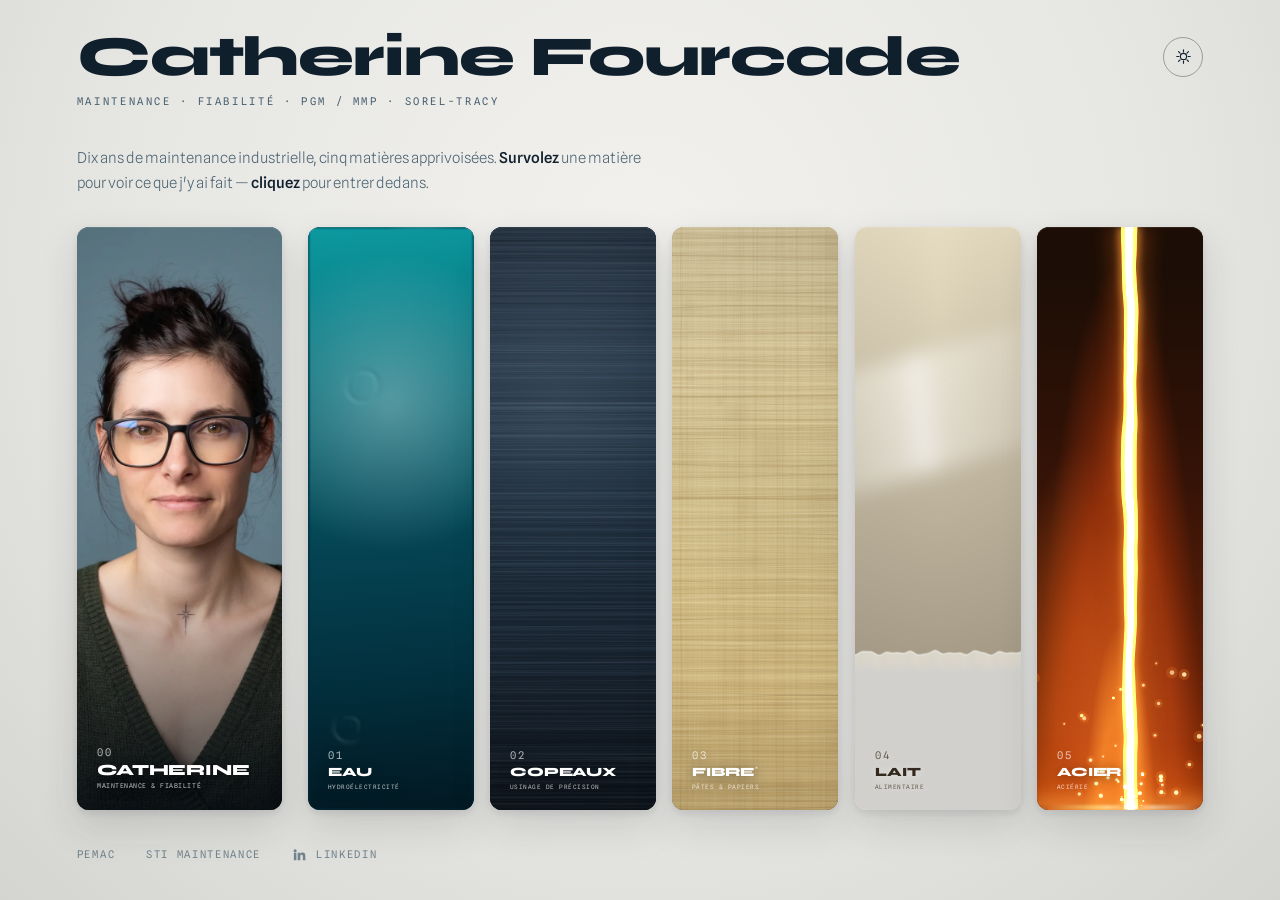
==== commit 904feb0b: "Mes créations : une sous-section à cartes, plutôt qu'une liste Les créations étaient venues se greff" ====
--- a/index.html
+++ b/index.html
@@ -60,16 +60,22 @@
             <span><b>Métier</b>planification · fiabilité</span>
             <span><b>Base</b>Sorel-Tracy, Québec</span>
           </div>
-        </div>
-          <ol class="chrono" aria-label="Parcours et créations">
-            <li class="c-tete"><span class="c-act">Parcours</span><span class="c-det"></span></li>
+          <section class="creations">
+            <h3>Mes créations</h3>
+            <div class="grille">
+              <article class="creation" data-url="index.html">
+                <h4>Matières vivantes</h4>
+                <p>ce site — HTML, canvas, WebGL</p>
+              </article>
+            </div>
+          </section>
+        </div>
+          <ol class="chrono" aria-label="Parcours">
             <li><span class="c-act">2015 – 2018 · EDF</span><span class="c-det">Technicienne d'exploitation</span></li>
             <li><span class="c-act">2018 · Usinage St-Laurent</span><span class="c-det">Mécanicienne</span></li>
             <li><span class="c-act">2020 – 2022 · Cascades</span><span class="c-det">Planificatrice / Acheteuse</span></li>
             <li><span class="c-act">2022 – 2023 · Maison Riviera</span><span class="c-det">Planificatrice maintenance</span></li>
             <li><span class="c-act">2023 – 2026 · Rio Tinto</span><span class="c-det">Planificatrice long terme, superviseure</span></li>
-            <li class="c-tete"><span class="c-act">Mes créations</span><span class="c-det"></span></li>
-            <li><span class="c-act">Matières vivantes</span><span class="c-det">ce site — HTML, canvas, WebGL</span></li>
           </ol>      </div>
       <span class="back" role="button" tabindex="-1">← Retour</span>
     </button>
--- a/css/style.css
+++ b/css/style.css
@@ -526,3 +526,29 @@
 .c-lien{cursor:pointer;border-bottom:1px solid currentColor;
   padding-bottom:1px;transition:opacity .2s ease}
 .c-lien:hover{opacity:.68}
+
+/* ===== MES CRÉATIONS =====
+   Une sous-section du chapitre Catherine : des cartes cliquables, chacune
+   ouvrant une page autonome dans un nouvel onglet. Comme partout dans les
+   chapitres, on ne met pas de <a> : la tuile est déjà un <button>, et
+   imbriquer deux éléments interactifs produit du HTML invalide. L'attribut
+   data-url et le gestionnaire de ui.js font le même travail. */
+.creations{margin-top:32px}
+.creations h3{margin:0;font-family:'Spline Sans Mono',monospace;font-size:10px;
+  font-weight:400;letter-spacing:.24em;text-transform:uppercase;opacity:.55}
+.grille{margin-top:14px;display:grid;gap:12px;
+  grid-template-columns:repeat(auto-fill,minmax(190px,1fr))}
+.creation{padding:15px 17px;border-radius:10px;
+  background:rgba(255,255,255,.07);border:1px solid rgba(255,255,255,.13);
+  transition:background .25s ease,border-color .25s ease,transform .25s ease}
+.creation[data-url]{cursor:pointer}
+.creation[data-url]:hover{background:rgba(255,255,255,.13);
+  border-color:rgba(255,255,255,.26);transform:translateY(-2px)}
+.creation h4{margin:0;font-size:14px;font-weight:500;line-height:1.35}
+.creation p{margin:6px 0 0;font-family:'Spline Sans Mono',monospace;
+  font-size:10.5px;line-height:1.6;opacity:.62}
+/* sur une matière claire, le contraste s'inverse */
+.panel.light .creation{background:rgba(40,32,20,.06);border-color:rgba(40,32,20,.14)}
+.panel.light .creation[data-url]:hover{background:rgba(40,32,20,.11);
+  border-color:rgba(40,32,20,.26)}
+@media (max-width:900px){.grille{grid-template-columns:1fr}}
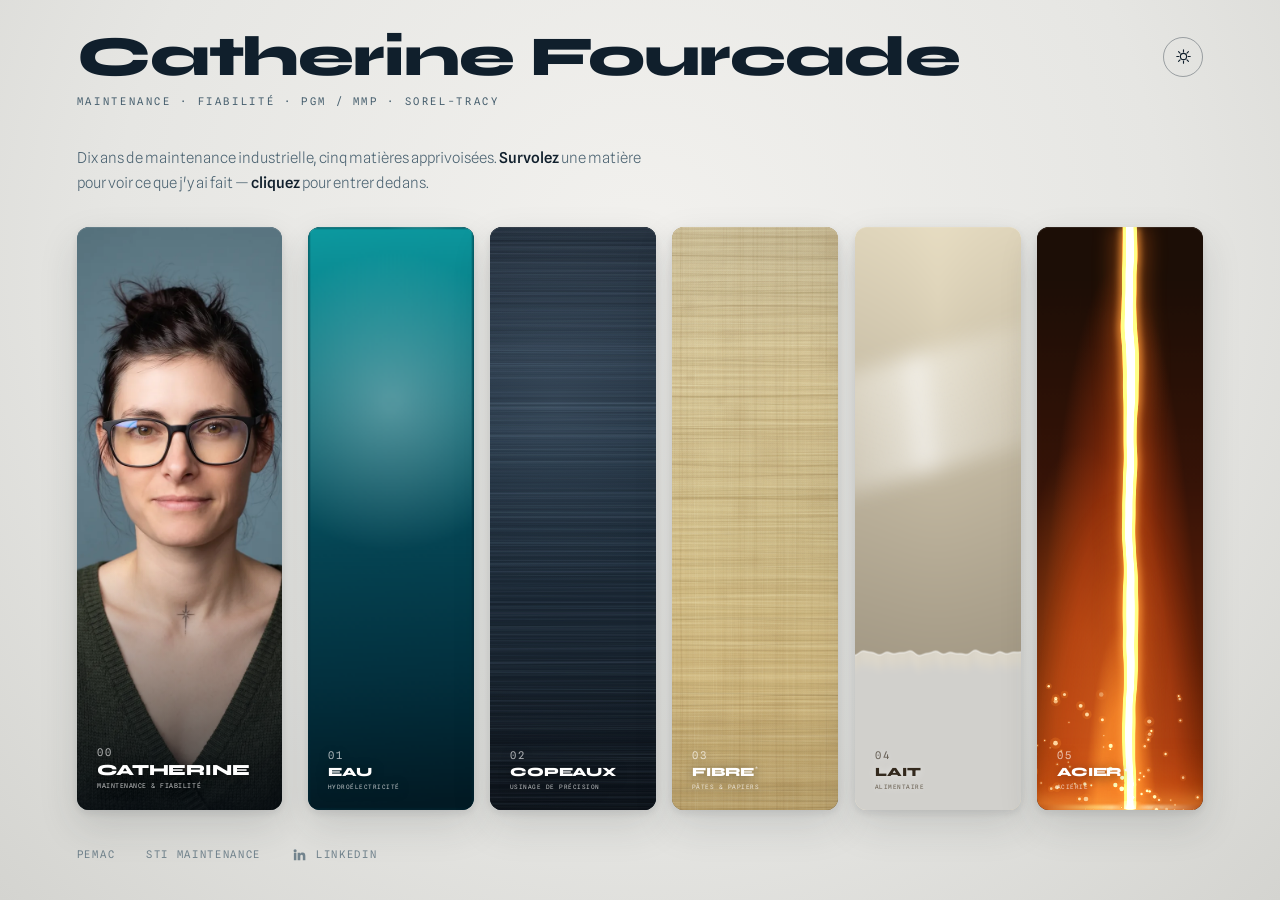
==== commit 17a97b31: "Survol : la date et le poste, le détail au clic Les tuiles annonçaient trois puces d'activités au su" ====
--- a/index.html
+++ b/index.html
@@ -38,10 +38,7 @@
         <img src="img/portrait.jpg" alt="" width="1080" height="1440" decoding="async">
       </picture>
       <div class="info" aria-hidden="true">
-        <div class="yr">SOREL-TRACY · QUÉBEC</div><div class="co">Dix ans, cinq matières</div>
-        <ul><li>Planification et fiabilité</li>
-        <li>Arrêts majeurs et projets</li>
-        <li>PGM / MMP</li></ul>
+        <div class="yr">SOREL-TRACY</div><div class="co">Dix ans, cinq matières</div>
       </div>
       <div class="label"><div class="num">00</div><div class="name">CATHERINE</div>
         <div class="sub">maintenance &amp; fiabilité</div></div>
@@ -76,6 +73,7 @@
             <li><span class="c-act">2020 – 2022 · Cascades</span><span class="c-det">Planificatrice / Acheteuse</span></li>
             <li><span class="c-act">2022 – 2023 · Maison Riviera</span><span class="c-det">Planificatrice maintenance</span></li>
             <li><span class="c-act">2023 – 2026 · Rio Tinto</span><span class="c-det">Planificatrice long terme, superviseure</span></li>
+            <li><span class="c-act">2026 · Kruger (mandat STI)</span><span class="c-det">Planificatrice maintenance</span></li>
           </ol>      </div>
       <span class="back" role="button" tabindex="-1">← Retour</span>
     </button>
@@ -94,10 +92,7 @@
         <div class="bubble" style="--size:6px;--x:85%;--dur:7.8s;--delay:4.2s"></div>
       </div>
       <div class="info" aria-hidden="true">
-        <div class="yr">2015 – 2018 · FRANCE</div><div class="co">EDF — Technicienne d'exploitation</div>
-        <ul><li>Préparation des activités de maintenance</li>
-        <li>Surveillance des barrages</li>
-        <li>Modes opératoires et analyses de risques</li></ul>
+        <div class="yr">2015 – 2018<br>LE&nbsp;POUGET&nbsp;(FRANCE)</div><div class="co">EDF — Technicienne d'exploitation</div>
       </div>
       <div class="label"><div class="num">01</div><div class="name">EAU</div>
         <div class="sub">hydroélectricité</div></div>
@@ -141,10 +136,7 @@
       <div class="deep"></div><div class="glint"></div>
       <canvas class="cop-sim" aria-hidden="true"></canvas>
       <div class="info" aria-hidden="true">
-        <div class="yr">2018 · QUÉBEC</div><div class="co">Usinage St-Laurent — Mécanicienne</div>
-        <ul><li>Montages mécaniques + dépannage</li>
-        <li>Mise en place du 5S</li>
-        <li>Réorganisation des postes</li></ul>
+        <div class="yr">2018 · SOREL-TRACY</div><div class="co">Usinage St-Laurent — Mécanicienne</div>
       </div>
       <div class="label"><div class="num">02</div><div class="name">COPEAUX</div>
         <div class="sub">usinage de précision</div></div>
@@ -174,42 +166,46 @@
     </button>
 
     <!-- 03 FIBRE -->
-    <button class="panel p-fib" data-chapter="fibre" aria-label="Fibre — pâtes et papiers, Cascades 2020">
+    <button class="panel p-fib" data-chapter="fibre" aria-label="Fibre — pâtes et papiers, Cascades 2020 et Kruger 2026">
       <div class="deep"></div><div class="glint"></div>
       <canvas class="fibre-mat" aria-hidden="true"></canvas>
       <div class="info" aria-hidden="true">
-        <div class="yr">2020 – 2022 · QUÉBEC</div><div class="co">Cascades — Planificatrice / Acheteuse</div>
-        <ul><li>Organisation des shutdowns</li>
-        <li>Planification préventif + correctif</li>
-        <li>Gestion des urgences et factures</li></ul>
+        <div class="yr">2020 – 2022 · DRUMMONDVILLE</div><div class="co">Cascades — Planificatrice / Acheteuse</div>
+        <div class="yr">2026 · CRABTREE · MANDAT STI</div><div class="co">Kruger — Planificatrice maintenance</div>
       </div>
       <div class="label"><div class="num">03</div><div class="name">FIBRE<sup class="ast" aria-hidden="true">*</sup></div>
         <div class="sub">pâtes &amp; papiers</div></div>
       <div class="detail" aria-hidden="true">
         <div class="d-inner">
-          <div class="d-kicker">Chapitre 03 · 2020 – 2022 · Drummondville</div>
+          <div class="d-kicker">Chapitre 03 · 2020 – 2022 et 2026</div>
           <h2 class="d-title">Fibre</h2>
-          <div class="d-co">Cascades — Planificatrice / Acheteuse maintenance</div>
+          <div class="d-co">Cascades, Drummondville — Planificatrice / Acheteuse maintenance</div>
+          <div class="d-co">Kruger — Planificatrice maintenance, mandat STI</div>
           <p class="d-body">Une machine à papier dicte son tempo : on planifie autour d'elle,
           jamais contre elle. Organisation des shutdowns, gestion des urgences,
           planification des travaux préventifs et correctifs, facturation.
-          L'école de la débrouillardise structurée.</p>
+          L'école de la débrouillardise structurée. Retour à la fibre en 2026, le temps
+          d'un mandat de cinq mois chez Kruger pour le compte de STI Maintenance.</p>
           <div class="d-facts">
             <span><b>Shutdowns</b>organisation complète</span>
             <span><b>Achats</b>liés à la maintenance</span>
             <span><b>KPI</b>de réalisation</span>
+            <span><b>Mandat</b>Kruger · via STI</span>
           </div>
           <p class="d-note">* Les signes qui s'inscrivent sous le curseur ne sont pas
           décoratifs : ils notent <i>nfr wrt</i> — « nefer weret », très parfait,
           en égyptien ancien.</p>
         </div>
           <ol class="chrono" aria-label="Déroulé du chapitre">
+            <li class="c-tete"><span class="c-act">Cascades · 2020 – 2022</span><span class="c-det"></span></li>
             <li><span class="c-act">Planification des travaux</span><span class="c-det">correctif et préventif</span></li>
             <li><span class="c-act">Gestion des urgences</span><span class="c-det">au fil de la production</span></li>
             <li><span class="c-act">Achats</span><span class="c-det">tout ce qui touche à la maintenance</span></li>
             <li><span class="c-act">Gros arrêts</span><span class="c-det">organisation des shutdowns</span></li>
             <li><span class="c-act">KPI de réalisation</span><span class="c-det">mise en place et suivi</span></li>
             <li><span class="c-act">Factures en exception</span><span class="c-det">libération</span></li>
+            <li class="c-tete"><span class="c-act">Kruger · mandat STI</span><span class="c-det"></span></li>
+            <li><span class="c-act">Planificatrice maintenance</span><span class="c-det">mars à juillet 2026</span></li>
           </ol>      </div>
       <span class="back" role="button" tabindex="-1">← Retour</span>
     </button>
@@ -220,10 +216,7 @@
       <canvas class="lait-gl" aria-hidden="true"></canvas>
       <div class="glint"></div>
       <div class="info" aria-hidden="true">
-        <div class="yr">2022 – 2023 · QUÉBEC</div><div class="co">Maison Riviera — Planificatrice maintenance</div>
-        <ul><li>KPI de maintenance implantés</li>
-        <li>Conformité SQF / ACIA</li>
-        <li>Optimisation du préventif</li></ul>
+        <div class="yr">2022 – 2023 · SOREL-TRACY</div><div class="co">Maison Riviera — Planificatrice maintenance</div>
       </div>
       <div class="label"><div class="num">04</div><div class="name">LAIT</div>
         <div class="sub">alimentaire</div></div>
@@ -283,10 +276,7 @@
         <div class="ember" style="--size:4px;--x:12%;--sway:10px;--dur:6.8s;--delay:5.2s"></div>
       </div>
       <div class="info" aria-hidden="true">
-        <div class="yr">2023 – 2026 · QUÉBEC</div><div class="co">Rio Tinto — Planificatrice long terme</div>
-        <ul><li>Arrêt annuel : planification complète</li>
-        <li>Budgets, achats, verrouillage</li>
-        <li>AMDEC, SMED, kitting, GMAO</li></ul>
+        <div class="yr">2023 – 2026 · SOREL-TRACY</div><div class="co">Rio Tinto — Planificatrice long terme</div>
       </div>
       <div class="label"><div class="num">05</div><div class="name">ACIER</div>
         <div class="sub">aciérie</div></div>
--- a/css/style.css
+++ b/css/style.css
@@ -171,8 +171,11 @@
 .sub{margin-top:4px;font-size:clamp(6px,3.2cqw,9.5px);color:rgba(255,255,255,.72);
   letter-spacing:.08em;text-transform:uppercase;font-family:'Spline Sans Mono',monospace}
 
-/* survol : ce qu'elle y a fait */
-.info{position:absolute;z-index:21;left:20px;right:20px;bottom:76px;color:#fff;
+/* survol : la date et le poste, rien de plus — le détail vient au clic */
+/* Ancré en bas : en perdant la liste de puces le bloc a fondu à deux lignes et
+   les 76px d'origine le faisaient retomber sur le « 05 » du label. Le label
+   ouvert monte à ~80px (20 de fond + num, nom en 24px et sous-titre). */
+.info{position:absolute;z-index:21;left:20px;right:20px;bottom:92px;color:#fff;
   pointer-events:none;opacity:0;transform:translateY(16px);
   /* l'encart suivait à 0,65 s (0,15 de retard + 0,5 de fondu) : il arrivait
      après coup quand on passait vite. Recalé sur la tuile. */
@@ -181,10 +184,10 @@
 #stage .panel:hover .info,#stage .panel:focus-visible .info{opacity:1;transform:none}
 .info .yr{font-family:'Spline Sans Mono',monospace;font-size:10px;letter-spacing:.2em}
 .info .co{margin-top:2px;font-weight:500;font-size:13.5px}
-.info ul{margin:10px 0 0;padding:0;list-style:none;font-weight:300;font-size:12px;line-height:1.55}
-.info li{margin-top:4px;padding-left:14px;position:relative;white-space:nowrap;
-  overflow:hidden;text-overflow:ellipsis}
-.info li::before{content:"—";position:absolute;left:0;opacity:.6}
+/* Fibre porte deux passages (Cascades, puis le mandat Kruger) : la seconde
+   paire date/poste a besoin d'un palier, sinon les quatre lignes se lisent
+   comme un seul bloc. */
+.info .co + .yr{margin-top:9px}
 .panel.light .label,.panel.light .info{color:#33291d;text-shadow:0 1px 8px rgba(255,255,255,.6)}
 .panel.light .sub{color:rgba(70,58,40,.75)}
 
@@ -258,6 +261,8 @@
 .d-title{margin:18px 0 0;font-family:'Syne',sans-serif;font-weight:800;
   font-size:clamp(40px,5.5vw,84px);line-height:.98;letter-spacing:-.02em}
 .d-co{margin-top:12px;font-size:15px;font-weight:500;opacity:.9}
+/* deux employeurs dans le même chapitre : on les rapproche */
+.d-co + .d-co{margin-top:4px}
 .d-body{margin-top:22px;font-weight:300;font-size:15.5px;line-height:1.8;opacity:.88}
 .d-facts{margin-top:28px;display:flex;flex-wrap:wrap;gap:26px 38px;
   font-family:'Spline Sans Mono',monospace;font-size:11px;line-height:1.8}
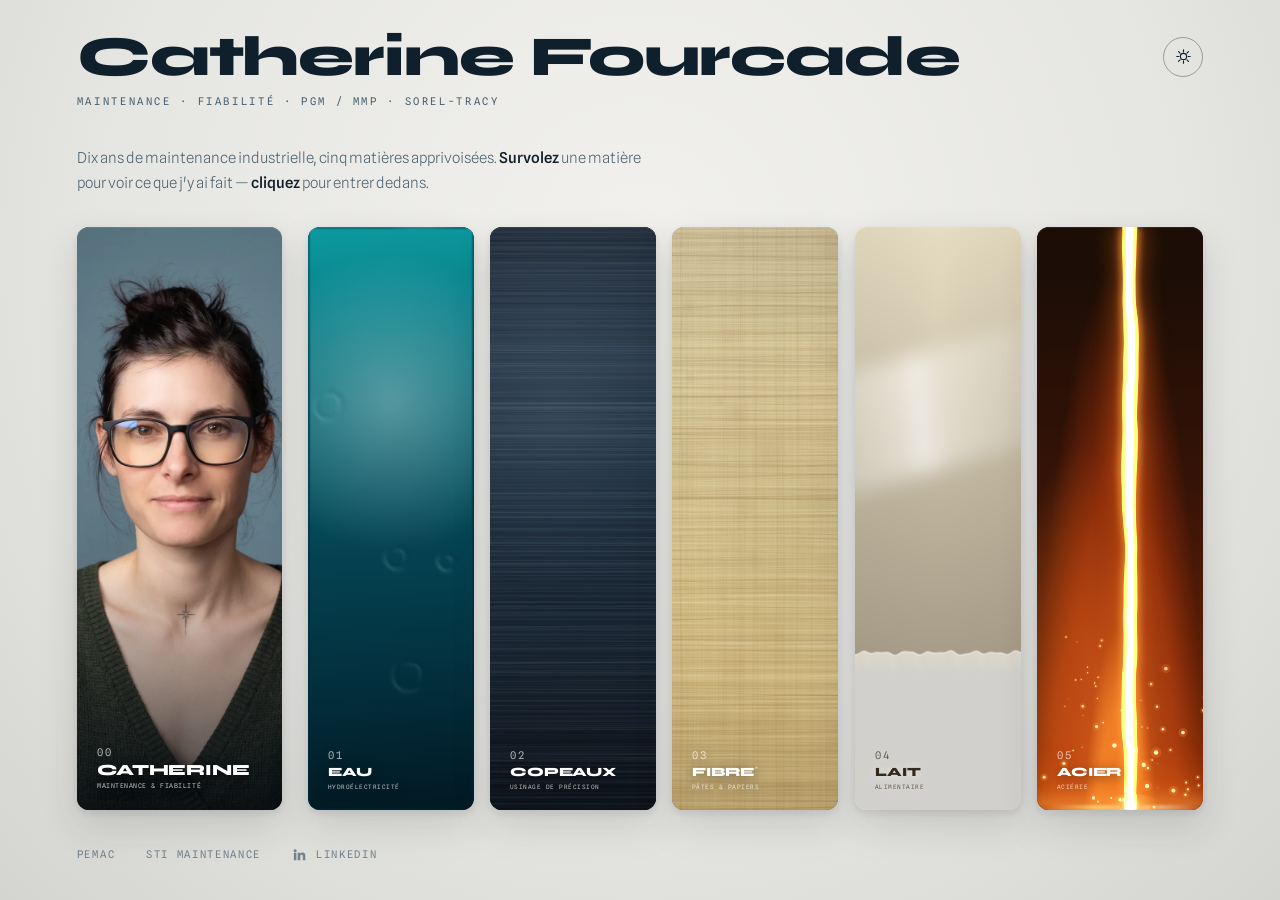
==== commit 81ed29c2: "« Mes créations » : une section à part, sous la présentation La section vivait au pied de la colonne" ====
--- a/index.html
+++ b/index.html
@@ -37,14 +37,12 @@
         <source srcset="img/portrait.webp" type="image/webp">
         <img src="img/portrait.jpg" alt="" width="1080" height="1440" decoding="async">
       </picture>
-      <div class="info" aria-hidden="true">
-        <div class="yr">SOREL-TRACY</div><div class="co">Dix ans, cinq matières</div>
-      </div>
       <div class="label"><div class="num">00</div><div class="name">CATHERINE</div>
         <div class="sub">maintenance &amp; fiabilité</div></div>
       <div class="detail" aria-hidden="true">
-        <div class="d-inner">
-          <div class="d-kicker">À propos · Sorel-Tracy</div>
+        <div class="d-haut">
+        <div class="d-inner">
+          <div class="d-kicker">À propos</div>
           <h2 class="d-title">Catherine</h2>
           <div class="d-co">Maintenance · Fiabilité · PGM / MMP</div>
           <p class="d-body">Dix ans de maintenance industrielle, dans cinq matières qui n'ont
@@ -55,17 +53,8 @@
           <div class="d-facts">
             <span><b>Terrain</b>cinq industries</span>
             <span><b>Métier</b>planification · fiabilité</span>
-            <span><b>Base</b>Sorel-Tracy, Québec</span>
-          </div>
-          <section class="creations">
-            <h3>Mes créations</h3>
-            <div class="grille">
-              <article class="creation" data-url="index.html">
-                <h4>Matières vivantes</h4>
-                <p>ce site — HTML, canvas, WebGL</p>
-              </article>
-            </div>
-          </section>
+            <span><b>Base</b>Québec</span>
+          </div>
         </div>
           <ol class="chrono" aria-label="Parcours">
             <li><span class="c-act">2015 – 2018 · EDF</span><span class="c-det">Technicienne d'exploitation</span></li>
@@ -74,7 +63,18 @@
             <li><span class="c-act">2022 – 2023 · Maison Riviera</span><span class="c-det">Planificatrice maintenance</span></li>
             <li><span class="c-act">2023 – 2026 · Rio Tinto</span><span class="c-det">Planificatrice long terme, superviseure</span></li>
             <li><span class="c-act">2026 · Kruger (mandat STI)</span><span class="c-det">Planificatrice maintenance</span></li>
-          </ol>      </div>
+          </ol>
+        </div>
+        <section class="creations">
+          <h3>Mes créations</h3>
+          <div class="grille">
+            <article class="creation" data-url="index.html">
+              <h4>Matières vivantes</h4>
+              <p>ce site — HTML, canvas, WebGL</p>
+            </article>
+          </div>
+        </section>
+      </div>
       <span class="back" role="button" tabindex="-1">← Retour</span>
     </button>
 
--- a/css/style.css
+++ b/css/style.css
@@ -538,11 +538,31 @@
    chapitres, on ne met pas de <a> : la tuile est déjà un <button>, et
    imbriquer deux éléments interactifs produit du HTML invalide. L'attribut
    data-url et le gestionnaire de ui.js font le même travail. */
+/* Elle vivait au pied de la colonne de gauche, en concurrence avec la
+   biographie et la ligne de temps pour la même hauteur d'écran. Elle descend
+   d'un cran : le chapitre « moi » défile, présentation et parcours tiennent
+   le premier écran, les créations forment une bande pleine largeur en
+   dessous. Seul ce chapitre en a une, d'où la portée .p-moi. */
+/* Le voile était un ::before en inset:0 : dans une boîte qui défile il ne
+   couvre que le premier écran et la suite se lisait à même le portrait.
+   Un fond posé sur la boîte, lui, ne défile pas et tient toute la hauteur. */
+.p-moi .detail{display:block;padding:0;overflow-y:auto;overscroll-behavior:contain;
+  background:linear-gradient(100deg,rgba(4,10,16,.80) 0%,rgba(4,10,16,.58) 46%,rgba(4,10,16,.40) 100%)}
+.p-moi .detail::before{display:none}
+/* 86vh et non 100 : le titre de la section suivante dépasse juste assez pour
+   qu'on devine qu'il y a quelque chose sous la ligne de flottaison. */
+.p-moi .d-haut{display:flex;align-items:center;padding:0 8vw;min-height:86vh}
+
 .creations{margin-top:32px}
+.p-moi .creations{margin:0;padding:44px 8vw 14vh;color:#fff}
+.p-moi .creations::before{content:"";display:block;height:1px;margin-bottom:32px;
+  background:currentColor;opacity:.16}
 .creations h3{margin:0;font-family:'Spline Sans Mono',monospace;font-size:10px;
   font-weight:400;letter-spacing:.24em;text-transform:uppercase;opacity:.55}
 .grille{margin-top:14px;display:grid;gap:12px;
   grid-template-columns:repeat(auto-fill,minmax(190px,1fr))}
+.p-moi .grille{margin-top:18px;gap:14px;max-width:1080px;
+  grid-template-columns:repeat(auto-fill,minmax(240px,1fr))}
 .creation{padding:15px 17px;border-radius:10px;
   background:rgba(255,255,255,.07);border:1px solid rgba(255,255,255,.13);
   transition:background .25s ease,border-color .25s ease,transform .25s ease}
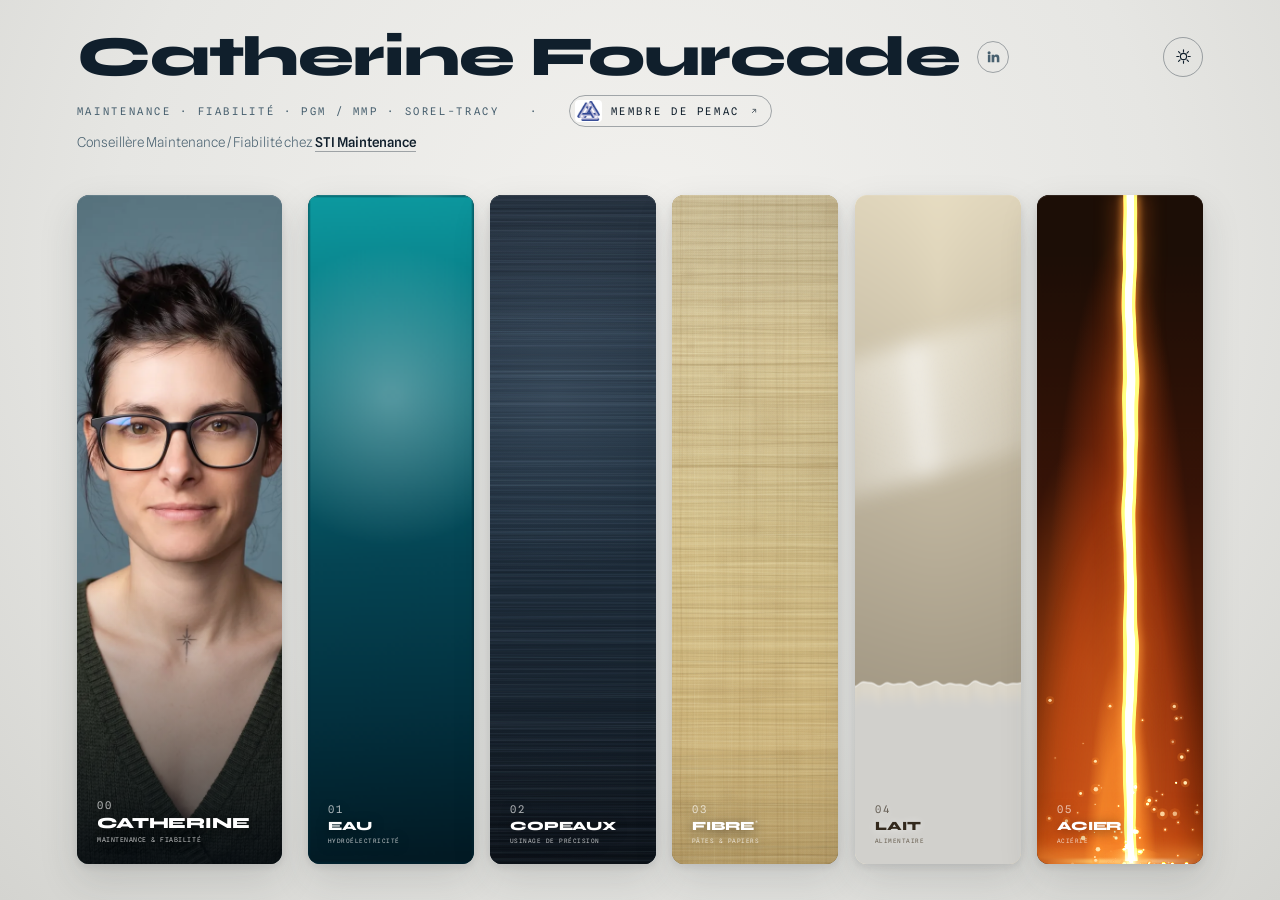
==== commit 37ab5ff2: "L'en-tête porte l'identité, le pied de page disparaît La phrase d'introduction expliquait au visiteu" ====
--- a/index.html
+++ b/index.html
@@ -15,8 +15,20 @@
 <div id="stage">
   <header>
     <div>
-      <h1 class="hero-name">Catherine Fourcade</h1>
-      <div class="role">Maintenance · Fiabilité · PGM / MMP · Sorel-Tracy</div>
+      <div class="nom-ligne">
+        <h1 class="hero-name">Catherine Fourcade</h1>
+        <a class="lien-in" href="https://www.linkedin.com/in/catherine-fourcade-%E2%96%AA%EF%B8%8E-pgm-09168898/"
+           target="_blank" rel="noopener noreferrer" aria-label="Profil LinkedIn de Catherine Fourcade">
+          <svg viewBox="0 0 24 24" aria-hidden="true"><path d="M4.98 3.5a2.5 2.5 0 1 0 0 5 2.5 2.5 0 0 0 0-5zM3 9h4v12H3zM9 9h3.8v1.7h.05a4.2 4.2 0 0 1 3.75-2c4 0 4.75 2.5 4.75 5.8V21h-4v-5.6c0-1.35-.03-3.1-1.9-3.1-1.9 0-2.2 1.48-2.2 3v5.7H9z"/></svg>
+        </a>
+      </div>
+      <div class="role"><span>Maintenance · Fiabilité · PGM / MMP · Sorel-Tracy</span><span class="sep" aria-hidden="true">·</span><a class="pemac" href="https://www.pemac.org" target="_blank" rel="noopener noreferrer">
+        <img src="img/logo-pemac.png" alt="" width="120" height="109" decoding="async">
+        <span>Membre de PEMAC</span>
+        <svg class="ext" viewBox="0 0 24 24" aria-hidden="true"><path d="M8 16 16 8M9.5 8H16v6.5"/></svg>
+      </a></div>
+      <div class="poste">Conseillère Maintenance / Fiabilité chez
+        <a href="https://stimaintenance.com" target="_blank" rel="noopener noreferrer">STI Maintenance</a></div>
     </div>
     <div class="hright">
       <button class="theme-btn" aria-label="Basculer le thème">
@@ -26,9 +38,6 @@
       </button>
     </div>
   </header>
-  <p class="intro">Dix ans de maintenance industrielle, cinq matières apprivoisées.
-  <b>Survolez</b> une matière pour voir ce que j'y ai fait — <b>cliquez</b> pour entrer dedans.</p>
-
   <div class="row" id="row">
 
     <!-- 00 MOI -->
@@ -313,17 +322,6 @@
 
   </div>
 
-  <footer class="liens" aria-label="Affiliations et contact">
-    <a href="https://www.pemac.org" target="_blank" rel="noopener noreferrer">
-      <img src="img/logo-pemac.svg" alt="PEMAC"><span>PEMAC</span>
-    </a>
-    <a href="https://stimaintenance.com" target="_blank" rel="noopener noreferrer">
-      <img src="img/logo-sti.svg" alt="STI Maintenance"><span>STI Maintenance</span>
-    </a>
-    <a href="https://www.linkedin.com/in/catherine-fourcade-%E2%96%AA%EF%B8%8E-pgm-09168898/" target="_blank" rel="noopener noreferrer">
-      <svg viewBox="0 0 24 24" aria-hidden="true"><path d="M4.98 3.5a2.5 2.5 0 1 0 0 5 2.5 2.5 0 0 0 0-5zM3 9h4v12H3zM9 9h3.8v1.7h.05a4.2 4.2 0 0 1 3.75-2c4 0 4.75 2.5 4.75 5.8V21h-4v-5.6c0-1.35-.03-3.1-1.9-3.1-1.9 0-2.2 1.48-2.2 3v5.7H9z"/></svg><span>LinkedIn</span>
-    </a>
-  </footer>
 </div>
 
 <script src="js/socle.js"></script>
--- a/css/style.css
+++ b/css/style.css
@@ -65,8 +65,27 @@
 .hero-name{font-family:'Syne',sans-serif;font-weight:800;
   font-size:clamp(34px,4.4vw,60px);line-height:1;letter-spacing:-.02em;
   color:var(--ink);margin:0;transition:color .4s ease}
+/* le nom et son lien LinkedIn tiennent la même ligne de base */
+.nom-ligne{display:flex;align-items:center;gap:clamp(12px,1.4vw,20px)}
+.lien-in{flex:none;display:grid;place-items:center;width:32px;height:32px;
+  border-radius:50%;border:1px solid var(--btn-line);color:var(--ink-60);
+  transition:color .3s,border-color .3s,transform .3s}
+.lien-in svg{width:15px;height:15px;fill:currentColor}
+.lien-in:hover,.lien-in:focus-visible{color:var(--ink);border-color:var(--accent);transform:scale(1.1)}
+.lien-in:focus-visible{outline:2px solid var(--accent);outline-offset:2px}
 header .role{margin-top:10px;font-family:'Spline Sans Mono',monospace;font-size:10.5px;
-  letter-spacing:.25em;text-transform:uppercase;color:var(--ink-60)}
+  letter-spacing:.25em;text-transform:uppercase;color:var(--ink-60);
+  display:flex;align-items:center;flex-wrap:wrap}
+/* le point qui sépare l'affiliation du reste de la ligne : plus d'air que les
+   points internes, pour que « membre de PEMAC » se lise comme une mention à part */
+header .role .sep{display:inline-block;margin:0 clamp(16px,2.4vw,38px)}
+/* poste actuel : la seule ligne du bloc-titre qui porte un lien sortant */
+header .poste{margin-top:7px;font-size:13.5px;font-weight:300;color:var(--ink-60)}
+header .poste a{color:var(--ink);font-weight:500;text-decoration:none;
+  border-bottom:1px solid var(--btn-line);padding-bottom:1px;
+  transition:color .3s,border-color .3s}
+header .poste a:hover,header .poste a:focus-visible{color:var(--accent);border-color:var(--accent)}
+header .poste a:focus-visible{outline:2px solid var(--accent);outline-offset:3px;border-radius:2px}
 .hright{display:flex;align-items:center;gap:18px;padding-top:8px}
 .theme-btn{width:40px;height:40px;border-radius:50%;border:1px solid var(--btn-line);
   background:none;color:var(--ink);cursor:pointer;display:grid;place-items:center;
@@ -80,6 +99,24 @@
 :root[data-theme="dark"] .theme-btn .moon{display:block}
 .intro{max-width:64ch;margin-bottom:3.4vh;font-weight:300;font-size:15px;line-height:1.7;color:var(--ink-60)}
 .intro b{color:var(--ink);font-weight:500}
+/* affiliation : le seul lien de la ligne de rôle, donc il doit s'annoncer comme tel
+   — pastille dessinée, logo, flèche de sortie — sans crier plus fort que le nom */
+.pemac{display:inline-flex;align-items:center;gap:9px;
+  color:var(--ink);text-decoration:none;
+  border:1px solid var(--btn-line);border-radius:999px;padding:4px 12px 4px 5px;
+  transition:color .3s,border-color .3s,background-color .3s}
+/* le logo est bleu sur blanc : il garde son fond propre, sinon il disparaît en thème sombre */
+.pemac img{height:22px;width:auto;display:block;flex:none;
+  background:#fff;border-radius:4px;padding:1px 2px}
+.pemac .ext{width:10px;height:10px;flex:none;fill:none;stroke:currentColor;
+  stroke-width:2.2;stroke-linecap:round;stroke-linejoin:round;opacity:.7;
+  transition:opacity .3s}
+.pemac:hover,.pemac:focus-visible{color:var(--accent);border-color:var(--accent);
+  background-color:color-mix(in srgb,var(--accent) 8%,transparent)}
+.pemac:hover .ext,.pemac:focus-visible .ext{opacity:1}
+.pemac:focus-visible{outline:2px solid var(--accent);outline-offset:3px}
+/* sans le paragraphe d'intro, l'en-tête doit porter lui-même l'air avant la rangée */
+header:has(+ .row){margin-bottom:5vh}
 .row{flex:1;display:flex;gap:16px;min-height:0}
 
 /* ===== TUILE 00 · MOI =====
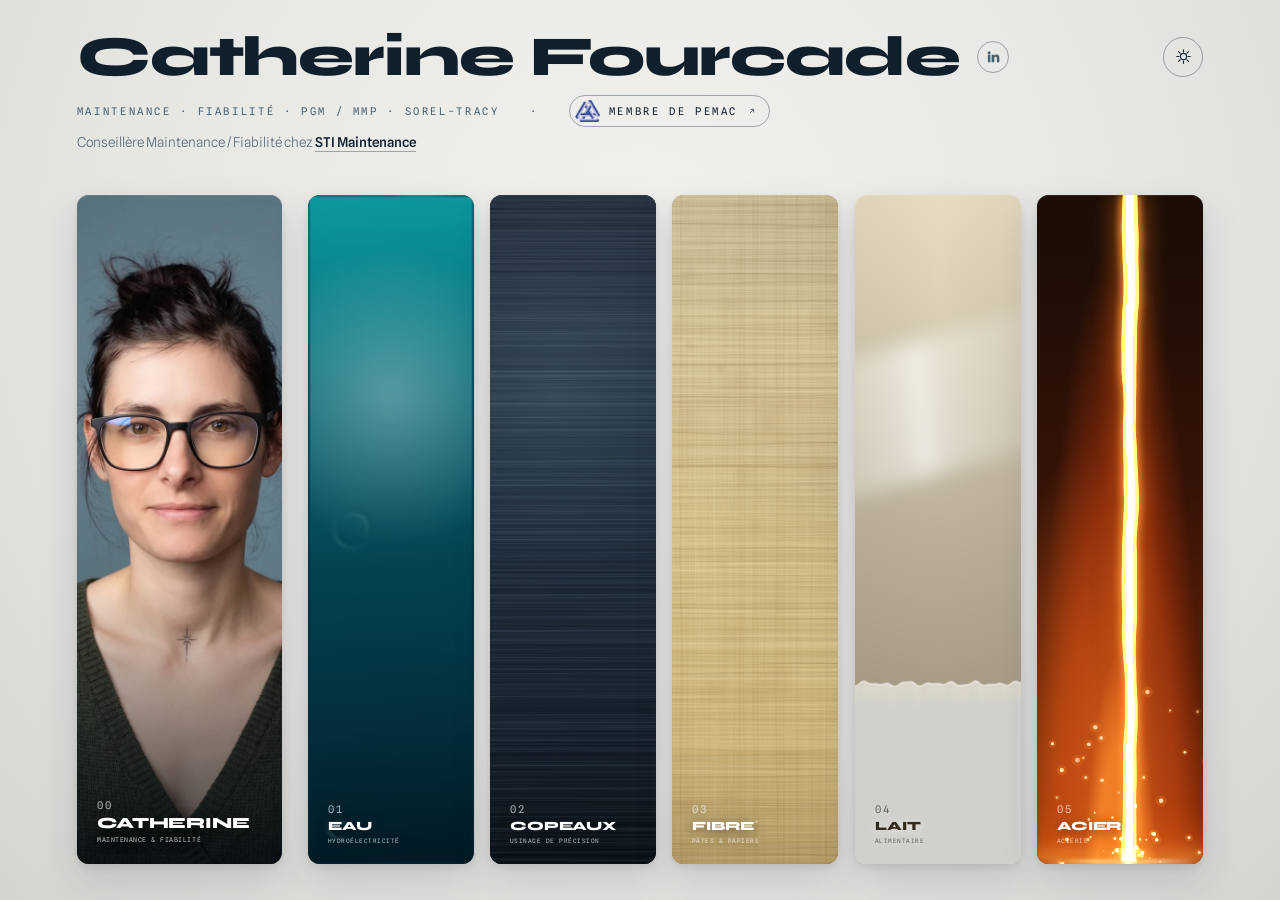
==== commit 747a139b: "Un récit à la première personne, et les mêmes trois gestes partout Le chapitre « moi » présentait un" ====
--- a/index.html
+++ b/index.html
@@ -53,16 +53,35 @@
         <div class="d-inner">
           <div class="d-kicker">À propos</div>
           <h2 class="d-title">Catherine</h2>
-          <div class="d-co">Maintenance · Fiabilité · PGM / MMP</div>
-          <p class="d-body">Dix ans de maintenance industrielle, dans cinq matières qui n'ont
-          en commun que d'être exigeantes : l'eau d'une centrale, le métal d'un atelier
-          d'usinage, la fibre d'une machine à papier, le lait d'une fromagerie, l'acier d'une
-          aciérie. Le métier, lui, ne change pas — préparer avant d'intervenir, structurer ce
-          qui ne l'est pas, et faire tenir les arrêts.</p>
+          <div class="d-co">Conseillère maintenance et fiabilité · PGM / MMP</div>
+          <p class="d-body">Je suis née en France en 1992. En 2014, je pars voir le
+          Québec&nbsp;— et j'en tombe amoureuse. Pas le coup de cœur d'un voyage&nbsp;: une
+          évidence, c'est là que je veux vivre. Je rentre en France avec cette idée en tête et
+          je ne la lâche plus.</p>
+          <p class="d-body">Il m'a fallu quatre ans pour y arriver. Quatre ans chez EDF, dans
+          les usines hydrauliques et sur les barrages, à apprendre un métier que je ne
+          connaissais pas et que j'ai fini par aimer. C'est là que j'ai compris ce qui me
+          plaît vraiment&nbsp;: pas réparer dans l'urgence, mais préparer. Savoir avant,
+          écrire avant, pour que le jour venu tout soit à sa place.</p>
+          <p class="d-body">En 2018, j'y arrive pour de bon. Je reprends tout depuis le
+          début&nbsp;: un atelier d'usinage, les mains dans la machine, la précision au
+          centième. Puis la planification, et les matières une à une — la fibre, le lait,
+          l'acier. Aujourd'hui je suis conseillère en maintenance et fiabilité, et je n'ai
+          toujours pas envie de faire autre chose.</p>
+          <p class="d-body">Ce que j'aime, c'est le moment où l'usine s'arrête. Pas la
+          panne&nbsp;— l'arrêt qu'on a préparé pendant des mois et qu'on ouvre enfin. Une
+          usine à l'arrêt ne ressemble à rien d'autre&nbsp;: on entre dans des machines qu'on
+          n'avait vues que sur plan. Et il y a ce moment, quand la production repart, où l'on
+          sait si l'on a bien travaillé.</p>
+          <p class="d-body">Le reste me ressemble aussi. Quand l'outil n'existe pas, je le
+          fabrique&nbsp;: une interface de gestion d'arrêt sous Excel et SAP parce qu'aucune
+          ne tenait la charge, ce site parce qu'un CV ne dit rien de qui l'on est. Et un goût
+          pour les signes — il y a de l'égyptien ancien caché dans ces pages, pour qui regarde
+          bien.</p>
           <div class="d-facts">
             <span><b>Terrain</b>cinq industries</span>
             <span><b>Métier</b>planification · fiabilité</span>
-            <span><b>Base</b>Québec</span>
+            <span><b>Base</b>Québec depuis 2018</span>
           </div>
         </div>
           <ol class="chrono" aria-label="Parcours">
@@ -122,20 +141,21 @@
           </div>
         </div>
           <ol class="chrono" aria-label="Déroulé du chapitre">
-            <li class="c-tete"><span class="c-act">Maintenance mécanique hydraulique</span><span class="c-det"></span></li>
+            <li class="c-tete"><span class="c-act">Préparer</span><span class="c-det"></span></li>
             <li><span class="c-act">Préparation des activités</span><span class="c-det">préventif et correctif, périmètre du Groupement d'Usine</span></li>
+            <li><span class="c-act">Bons de travail</span><span class="c-det">création et structuration dans GEM'Hydro</span></li>
+            <li><span class="c-act">Modes opératoires</span><span class="c-det">rédaction détaillée</span></li>
+            <li><span class="c-act">Analyses de risques</span><span class="c-det">Prévention Santé Sécurité — rédaction et amélioration</span></li>
+            <li><span class="c-act">Sous-traitance</span><span class="c-det">processus pris en charge selon les travaux</span></li>
+            <li class="c-tete"><span class="c-act">Conduire</span><span class="c-det"></span></li>
+            <li><span class="c-act">Maintenance des ouvrages</span><span class="c-det">pilotage et réalisation</span></li>
             <li><span class="c-act">Surveillance des barrages</span><span class="c-det">Le Pouget et Le Truel</span></li>
-            <li><span class="c-act">Maintenance des ouvrages</span><span class="c-det">pilotage et réalisation</span></li>
-            <li><span class="c-act">Coûts et délais</span><span class="c-det">optimisation des opérations</span></li>
+            <li><span class="c-act">Dépannages</span><span class="c-det">organisation et mise en œuvre</span></li>
             <li><span class="c-act">Coordination d'équipe</span><span class="c-det">procédures, directives techniques, délais</span></li>
-            <li><span class="c-act">Dépannages</span><span class="c-det">organisation et mise en œuvre</span></li>
-            <li class="c-tete"><span class="c-act">Préparation</span><span class="c-det"></span></li>
-            <li><span class="c-act">Bons de travail</span><span class="c-det">création et structuration dans GEM'Hydro</span></li>
-            <li><span class="c-act">Sous-traitance</span><span class="c-det">processus pris en charge selon les travaux</span></li>
+            <li class="c-tete"><span class="c-act">Structurer</span><span class="c-det"></span></li>
             <li><span class="c-act">Sécurité du chantier</span><span class="c-det">normes, procédures et modes opératoires</span></li>
             <li><span class="c-act">Clôture des bons de travail</span><span class="c-det">vérification des données enregistrées</span></li>
-            <li><span class="c-act">Modes opératoires</span><span class="c-det">rédaction détaillée</span></li>
-            <li><span class="c-act">Analyses de risques</span><span class="c-det">Prévention Santé Sécurité — rédaction et amélioration</span></li>
+            <li><span class="c-act">Coûts et délais</span><span class="c-det">optimisation des opérations</span></li>
           </ol>      </div>
       <span class="back" role="button" tabindex="-1">← Retour</span>
     </button>
@@ -165,7 +185,10 @@
           </div>
         </div>
           <ol class="chrono" aria-label="Déroulé du chapitre">
-            <li><span class="c-act">Montages mécaniques et dépannage</span><span class="c-det"></span></li>
+            <li class="c-tete"><span class="c-act">Conduire</span><span class="c-det"></span></li>
+            <li><span class="c-act">Montages mécaniques</span><span class="c-det">les mains dans la machine</span></li>
+            <li><span class="c-act">Préventif et correctif</span><span class="c-det">au quotidien, sur le parc de l'atelier</span></li>
+            <li class="c-tete"><span class="c-act">Structurer</span><span class="c-det"></span></li>
             <li><span class="c-act">Mise en place du 5S</span><span class="c-det"></span></li>
             <li><span class="c-act">Réorganisation des postes de travail</span><span class="c-det"></span></li>
             <li><span class="c-act">Implantation de la gestion des stocks</span><span class="c-det"></span></li>
@@ -206,15 +229,16 @@
           en égyptien ancien.</p>
         </div>
           <ol class="chrono" aria-label="Déroulé du chapitre">
-            <li class="c-tete"><span class="c-act">Cascades · 2020 – 2022</span><span class="c-det"></span></li>
-            <li><span class="c-act">Planification des travaux</span><span class="c-det">correctif et préventif</span></li>
+            <li class="c-tete"><span class="c-act">Préparer</span><span class="c-det"></span></li>
+            <li><span class="c-act">Planification des travaux</span><span class="c-det">correctif et préventif — Cascades</span></li>
+            <li><span class="c-act">Gros arrêts</span><span class="c-det">organisation des shutdowns</span></li>
+            <li><span class="c-act">Achats</span><span class="c-det">tout ce qui touche à la maintenance</span></li>
+            <li class="c-tete"><span class="c-act">Conduire</span><span class="c-det"></span></li>
             <li><span class="c-act">Gestion des urgences</span><span class="c-det">au fil de la production</span></li>
-            <li><span class="c-act">Achats</span><span class="c-det">tout ce qui touche à la maintenance</span></li>
-            <li><span class="c-act">Gros arrêts</span><span class="c-det">organisation des shutdowns</span></li>
+            <li><span class="c-act">Mandat Kruger</span><span class="c-det">planificatrice maintenance, mars à juillet 2026 — pour STI</span></li>
+            <li class="c-tete"><span class="c-act">Structurer</span><span class="c-det"></span></li>
             <li><span class="c-act">KPI de réalisation</span><span class="c-det">mise en place et suivi</span></li>
             <li><span class="c-act">Factures en exception</span><span class="c-det">libération</span></li>
-            <li class="c-tete"><span class="c-act">Kruger · mandat STI</span><span class="c-det"></span></li>
-            <li><span class="c-act">Planificatrice maintenance</span><span class="c-det">mars à juillet 2026</span></li>
           </ol>      </div>
       <span class="back" role="button" tabindex="-1">← Retour</span>
     </button>
@@ -247,22 +271,22 @@
           </div>
         </div>
           <ol class="chrono" aria-label="Déroulé du chapitre">
-            <li class="c-tete"><span class="c-act">Programme préventif</span><span class="c-det"></span></li>
+            <li class="c-tete"><span class="c-act">Préparer</span><span class="c-det"></span></li>
             <li><span class="c-act">Programme de maintenance préventive</span><span class="c-det">tenue à jour et optimisation</span></li>
             <li><span class="c-act">Calendrier préventif</span><span class="c-det">développé en commun avec la laiterie Bel</span></li>
             <li><span class="c-act">Périodicité des entretiens</span><span class="c-det">recommandations fabricants, usages, signaux opérationnels</span></li>
-            <li class="c-tete"><span class="c-act">GMAO — Interal</span><span class="c-det"></span></li>
-            <li><span class="c-act">Informations et données</span><span class="c-det">tenues à jour</span></li>
-            <li><span class="c-act">Bons de travail</span><span class="c-det">enregistrement assuré par l'équipe</span></li>
-            <li><span class="c-act">Identification des équipements</span><span class="c-det">normes mises au point, implantées, diffusées</span></li>
-            <li><span class="c-act">Planification et rapports</span><span class="c-det">outils informatiques mis à profit</span></li>
-            <li class="c-tete"><span class="c-act">Coordination et conformité</span><span class="c-det"></span></li>
-            <li><span class="c-act">Tâches par quart de travail</span><span class="c-det">coordination</span></li>
-            <li><span class="c-act">Arrêts de ligne et d'équipement</span><span class="c-det">avec la production et la planification</span></li>
             <li><span class="c-act">Pièces et matériaux</span><span class="c-det">commandes avec le groupe d'achats</span></li>
             <li><span class="c-act">Sous-traitants et appels de service</span><span class="c-det">suivi et planification</span></li>
+            <li class="c-tete"><span class="c-act">Conduire</span><span class="c-det"></span></li>
+            <li><span class="c-act">Arrêts de ligne et d'équipement</span><span class="c-det">avec la production et la planification</span></li>
+            <li><span class="c-act">Tâches par quart de travail</span><span class="c-det">coordination</span></li>
             <li><span class="c-act">Inventaires du magasin</span><span class="c-det">gestion</span></li>
             <li><span class="c-act">SST et BPF</span><span class="c-det">politiques et procédures appliquées</span></li>
+            <li class="c-tete"><span class="c-act">Structurer</span><span class="c-det"></span></li>
+            <li><span class="c-act">Identification des équipements</span><span class="c-det">normes mises au point, implantées, diffusées</span></li>
+            <li><span class="c-act">Informations et données</span><span class="c-det">GMAO Interal — tenues à jour</span></li>
+            <li><span class="c-act">Bons de travail</span><span class="c-det">enregistrement assuré par l'équipe</span></li>
+            <li><span class="c-act">Planification et rapports</span><span class="c-det">outils informatiques mis à profit</span></li>
             <li><span class="c-act">KPI</span><span class="c-det">mise en place</span></li>
           </ol>      </div>
       <span class="back" role="button" tabindex="-1">← Retour</span>
@@ -307,15 +331,18 @@
           </div>
         </div>
           <ol class="chrono" aria-label="Déroulé du chapitre">
+            <li class="c-tete"><span class="c-act">Préparer</span><span class="c-det"></span></li>
             <li><span class="c-act">Arrêt annuel</span><span class="c-det">planification complète</span></li>
             <li><span class="c-act">Achats et réservations</span><span class="c-det">matériel et services</span></li>
             <li><span class="c-act">Budget</span><span class="c-det">gestion et suivi</span></li>
             <li><span class="c-act">Maintenance préventive</span><span class="c-det">mise à jour</span></li>
-            <li><span class="c-act">KPI</span><span class="c-det">mise en place</span></li>
-            <li><span class="c-act">Interface de gestion d'arrêt</span><span class="c-det">créée sous Excel et SAP</span></li>
+            <li class="c-tete"><span class="c-act">Conduire</span><span class="c-det"></span></li>
             <li><span class="c-act">Travaux sur chantier</span><span class="c-det">suivi</span></li>
             <li><span class="c-act">Équipes externes</span><span class="c-det">supervision</span></li>
             <li><span class="c-act">Règles SST</span><span class="c-det">application</span></li>
+            <li class="c-tete"><span class="c-act">Structurer</span><span class="c-det"></span></li>
+            <li><span class="c-act">Interface de gestion d'arrêt</span><span class="c-det">créée sous Excel et SAP</span></li>
+            <li><span class="c-act">KPI</span><span class="c-det">mise en place</span></li>
           </ol>      </div>
       <span class="back" role="button" tabindex="-1">← Retour</span>
     </button>
--- a/css/style.css
+++ b/css/style.css
@@ -105,9 +105,8 @@
   color:var(--ink);text-decoration:none;
   border:1px solid var(--btn-line);border-radius:999px;padding:4px 12px 4px 5px;
   transition:color .3s,border-color .3s,background-color .3s}
-/* le logo est bleu sur blanc : il garde son fond propre, sinon il disparaît en thème sombre */
-.pemac img{height:22px;width:auto;display:block;flex:none;
-  background:#fff;border-radius:4px;padding:1px 2px}
+/* fond détouré : le monogramme se pose à même la page, sans carré blanc */
+.pemac img{height:22px;width:auto;display:block;flex:none}
 .pemac .ext{width:10px;height:10px;flex:none;fill:none;stroke:currentColor;
   stroke-width:2.2;stroke-linecap:round;stroke-linejoin:round;opacity:.7;
   transition:opacity .3s}
@@ -301,6 +300,8 @@
 /* deux employeurs dans le même chapitre : on les rapproche */
 .d-co + .d-co{margin-top:4px}
 .d-body{margin-top:22px;font-weight:300;font-size:15.5px;line-height:1.8;opacity:.88}
+/* un texte suivi : les paragraphes se serrent entre eux, l'air reste avant le premier */
+.d-body + .d-body{margin-top:15px}
 .d-facts{margin-top:28px;display:flex;flex-wrap:wrap;gap:26px 38px;
   font-family:'Spline Sans Mono',monospace;font-size:11px;line-height:1.8}
 .d-facts b{display:block;font-size:13px;font-weight:400}
@@ -317,6 +318,11 @@
 .panel.zooming.open .d-inner>*:nth-child(4){transition-delay:.9s}
 .panel.zooming.open .d-inner>*:nth-child(5){transition-delay:1s}
 .panel.zooming.open .d-inner>*:nth-child(6){transition-delay:1.1s}
+/* le chapitre « moi » compte cinq paragraphes : sans ces crans, les derniers
+   arrivaient d'un bloc pendant que les premiers montaient encore */
+.panel.zooming.open .d-inner>*:nth-child(7){transition-delay:1.2s}
+.panel.zooming.open .d-inner>*:nth-child(8){transition-delay:1.3s}
+.panel.zooming.open .d-inner>*:nth-child(9){transition-delay:1.4s}
 
 /* L astérisque de Fibre renvoie à la note du chapitre : les hiéroglyphes
    qui s écrivent sous le curseur notent de l égyptien réel, pas du décor.
